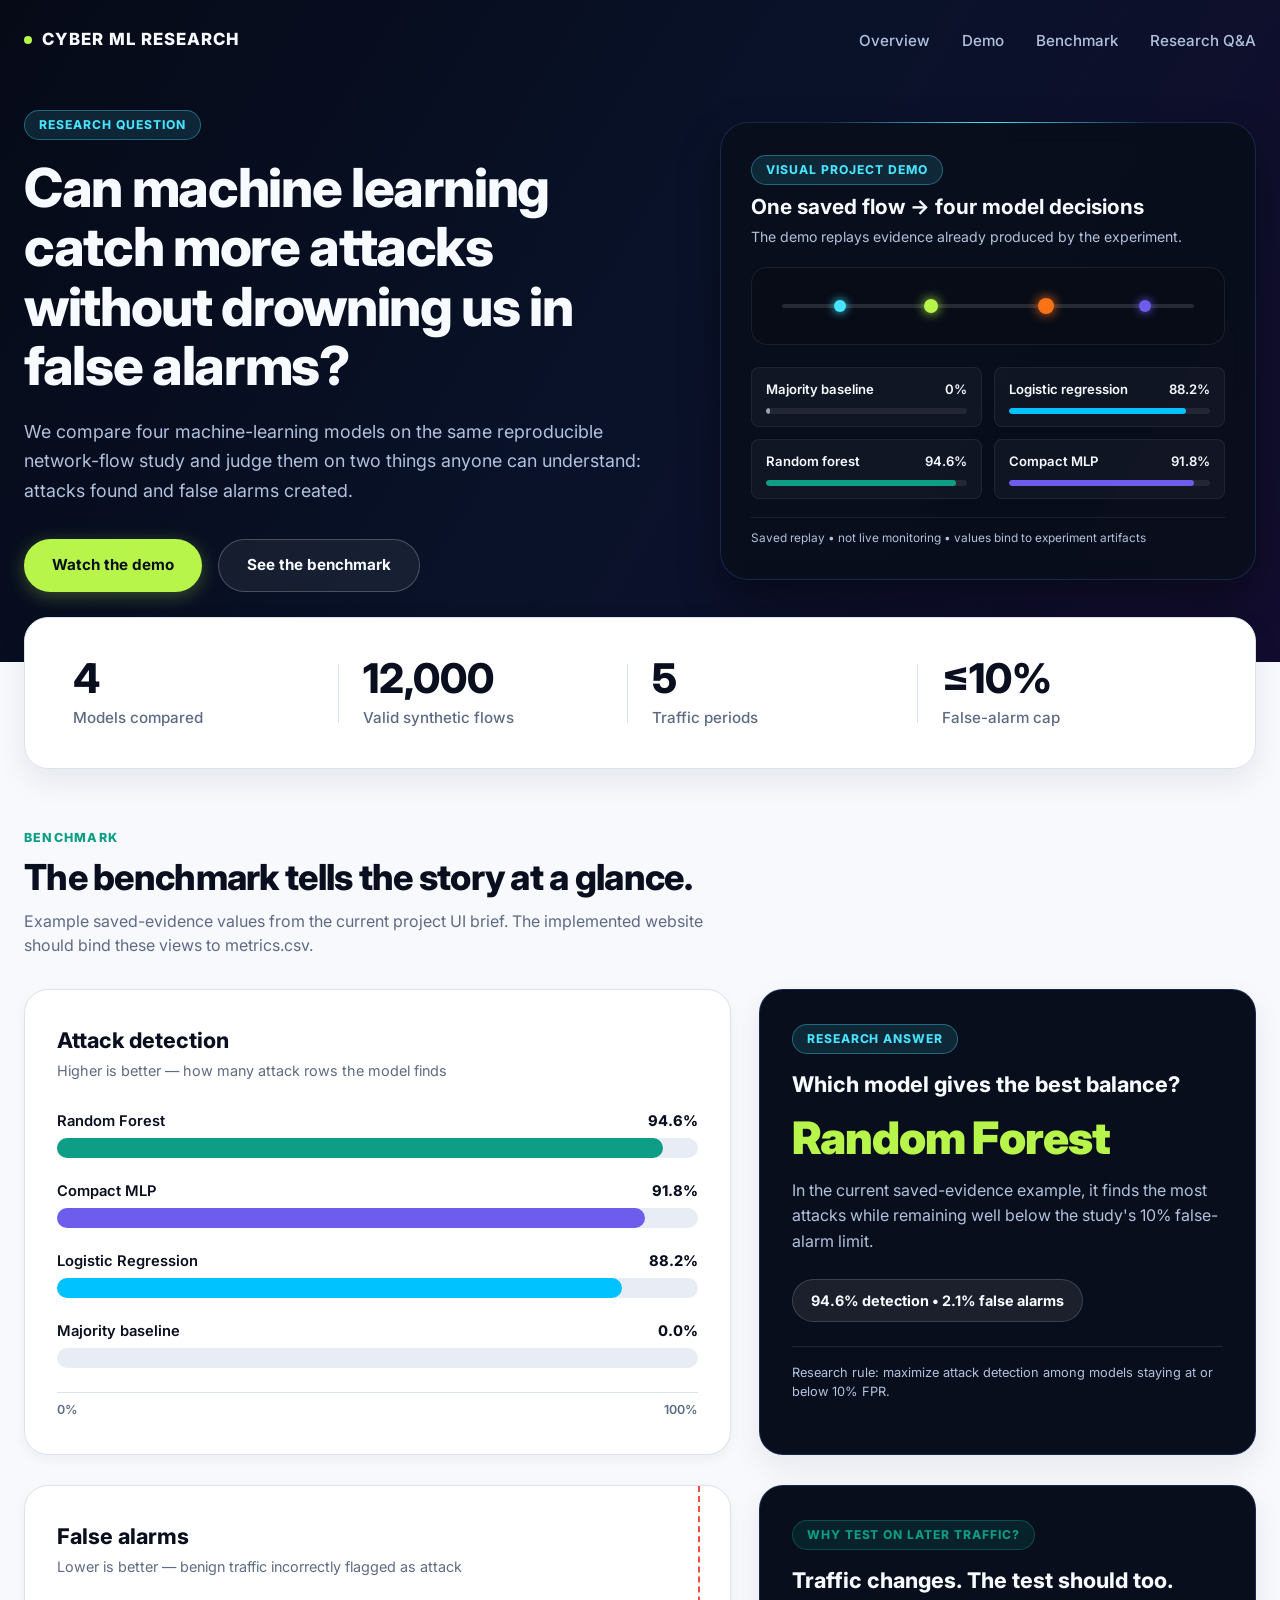
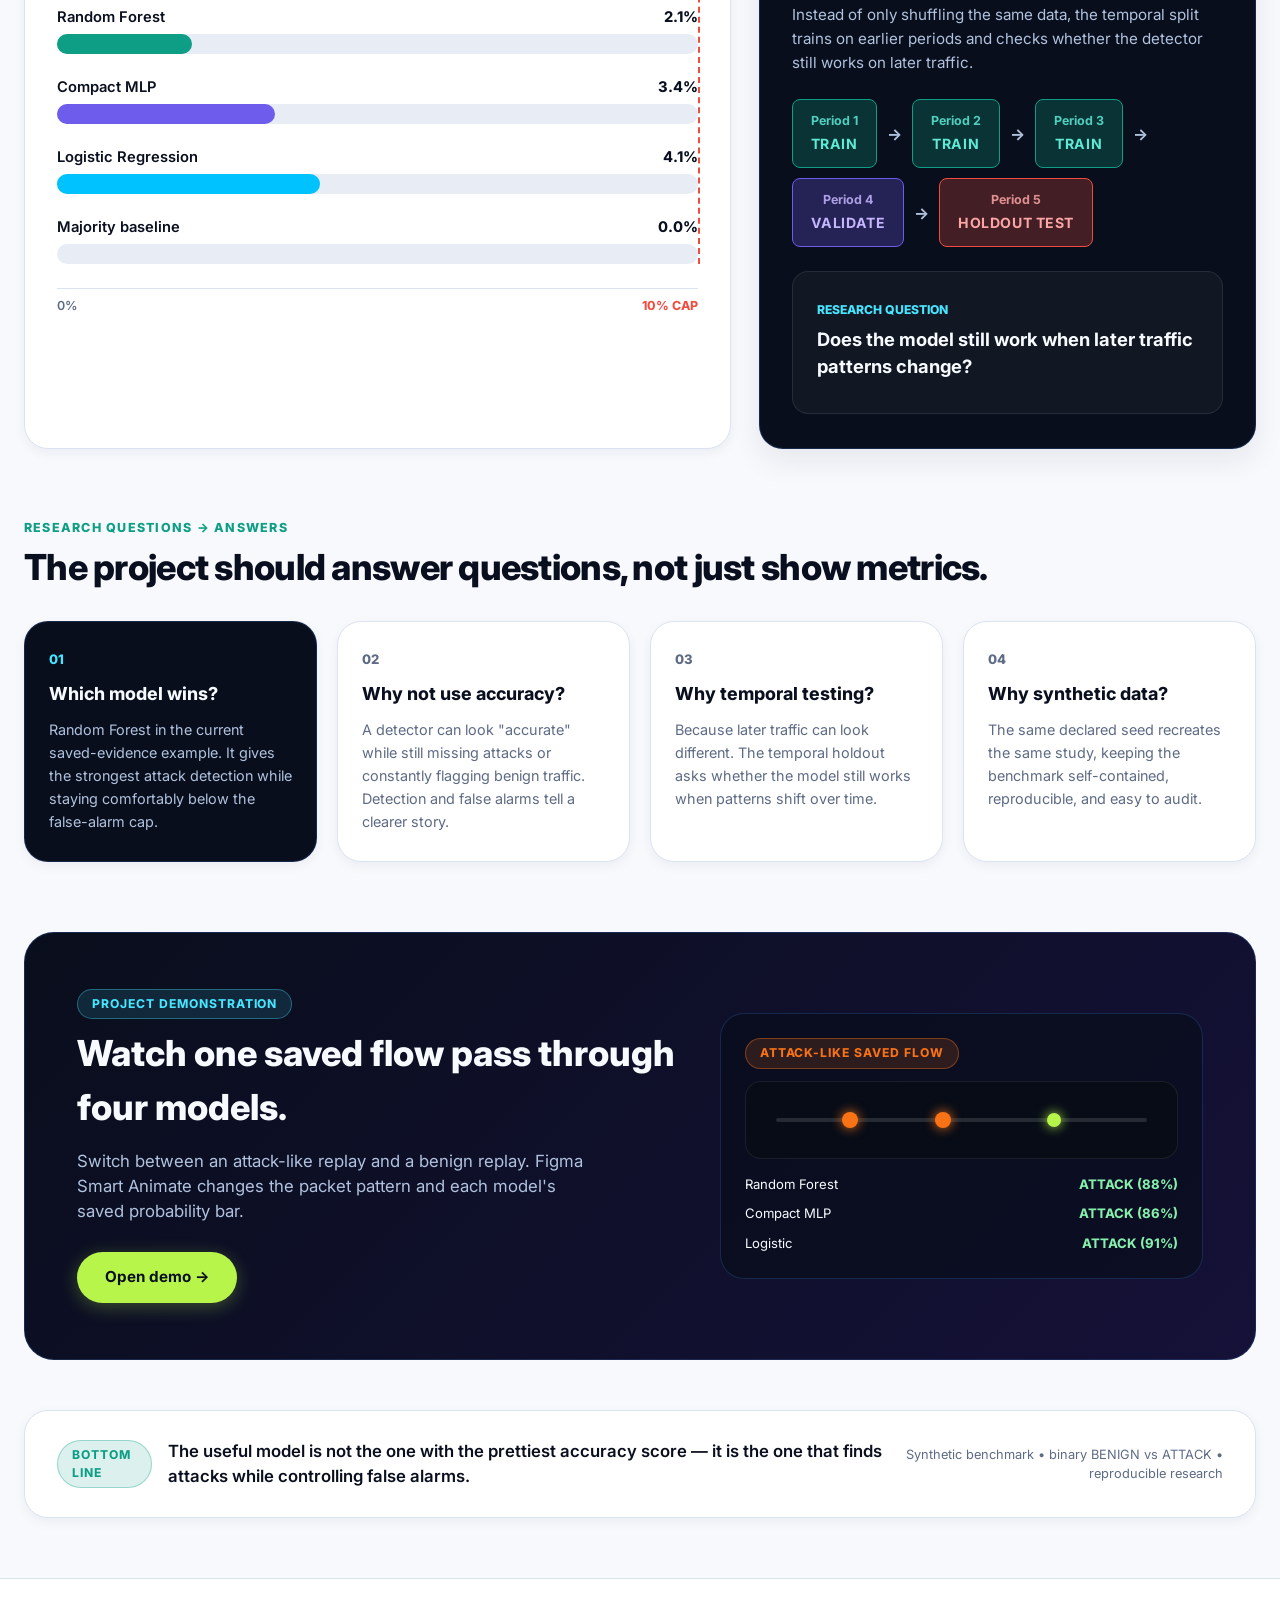
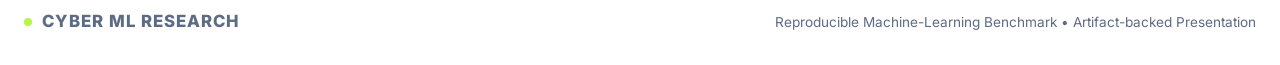
==== docs/index.html @ a486d670 "feat: add research website and GitHub Pages deployment" ====
﻿<!DOCTYPE html>
<html lang="en">
<head>
  <meta charset="UTF-8">
  <meta name="viewport" content="width=device-width, initial-scale=1.0">
  <title>Cyberattack Detection ML — Research Benchmark</title>
  <link rel="stylesheet" href="./assets/css/styles.css">
</head>
<body>

  <!-- HERO WRAPPER -->
  <header class="hero-wrapper">
    <div class="container">
      <nav class="site-nav dark" aria-label="Main Navigation">
        <a href="./index.html" class="brand">
          <span class="brand-dot"></span>
          CYBER ML RESEARCH
        </a>
        <ul class="nav-links">
          <li><a href="./index.html" class="active">Overview</a></li>
          <li><a href="./demo.html">Demo</a></li>
          <li><a href="#benchmark">Benchmark</a></li>
          <li><a href="#qa">Research Q&A</a></li>
        </ul>
      </nav>

      <div class="hero-grid">
        <div class="hero-left">
          <span class="badge-pill cyan">RESEARCH QUESTION</span>
          <h1 class="hero-title">
            Can machine learning<br>
            catch more attacks<br>
            without drowning us in<br>
            false alarms?
          </h1>
          <p class="hero-subtitle">
            We compare four machine-learning models on the same reproducible network-flow study and judge them on two things anyone can understand: attacks found and false alarms created.
          </p>
          <div class="hero-actions">
            <a href="./demo.html" class="btn btn-lime">Watch the demo</a>
            <a href="#benchmark" class="btn btn-dark-outline">See the benchmark</a>
          </div>
        </div>

        <div class="hero-right">
          <div class="hero-visual-card">
            <div class="visual-header">
              <span class="badge-pill cyan">VISUAL PROJECT DEMO</span>
              <h3>One saved flow → four model decisions</h3>
              <p>The demo replays evidence already produced by the experiment.</p>
            </div>

            <!-- Flow Rail Graphic -->
            <div class="flow-rail-container">
              <div class="flow-rail">
                <div class="flow-packet dot-cyan" style="left: 14%;"></div>
                <div class="flow-packet dot-lime" style="left: 36%;"></div>
                <div class="flow-packet dot-orange" style="left: 64%;"></div>
                <div class="flow-packet dot-purple" style="left: 88%;"></div>
              </div>
            </div>

            <!-- 4 Mini Model Cards -->
            <div class="mini-models-grid">
              <div class="mini-model-card">
                <div class="mini-model-name">
                  <span>Majority baseline</span>
                  <span>0%</span>
                </div>
                <div class="mini-bar-bg">
                  <div class="mini-bar-fill fill-gray" style="width: 2%;"></div>
                </div>
              </div>

              <div class="mini-model-card">
                <div class="mini-model-name">
                  <span>Logistic regression</span>
                  <span>88.2%</span>
                </div>
                <div class="mini-bar-bg">
                  <div class="mini-bar-fill fill-cyan" style="width: 88.2%;"></div>
                </div>
              </div>

              <div class="mini-model-card">
                <div class="mini-model-name">
                  <span>Random forest</span>
                  <span>94.6%</span>
                </div>
                <div class="mini-bar-bg">
                  <div class="mini-bar-fill fill-teal" style="width: 94.6%;"></div>
                </div>
              </div>

              <div class="mini-model-card">
                <div class="mini-model-name">
                  <span>Compact MLP</span>
                  <span>91.8%</span>
                </div>
                <div class="mini-bar-bg">
                  <div class="mini-bar-fill fill-purple" style="width: 91.8%;"></div>
                </div>
              </div>
            </div>

            <div class="visual-footer">
              Saved replay • not live monitoring • values bind to experiment artifacts
            </div>
          </div>
        </div>
      </div>
    </div>
  </header>

  <!-- STUDY AT A GLANCE -->
  <section class="container glance-section" aria-label="Study At A Glance">
    <div class="glance-card">
      <div class="glance-item">
        <div class="glance-number">4</div>
        <div class="glance-label">Models compared</div>
      </div>
      <div class="glance-item">
        <div class="glance-number">12,000</div>
        <div class="glance-label">Valid synthetic flows</div>
      </div>
      <div class="glance-item">
        <div class="glance-number">5</div>
        <div class="glance-label">Traffic periods</div>
      </div>
      <div class="glance-item">
        <div class="glance-number">≤10%</div>
        <div class="glance-label">False-alarm cap</div>
      </div>
    </div>
  </section>

  <!-- BENCHMARK SECTION -->
  <section id="benchmark" class="container" style="margin-bottom: 70px;">
    <div class="section-header">
      <span class="section-label">BENCHMARK</span>
      <h2 class="section-title">The benchmark tells the story at a glance.</h2>
      <p class="section-subtitle">
        Example saved-evidence values from the current project UI brief. The implemented website should bind these views to metrics.csv.
      </p>
    </div>

    <!-- ROW 1: Attack Detection & Research Answer -->
    <div class="benchmark-grid">
      <!-- Left: Attack Detection Chart -->
      <div class="white-card">
        <h3 class="card-title">Attack detection</h3>
        <p class="card-subtitle">Higher is better — how many attack rows the model finds</p>

        <div class="chart-bars-list">
          <!-- Random Forest -->
          <div class="chart-row">
            <div class="chart-row-meta">
              <span>Random Forest</span>
              <span class="chart-val-end">94.6%</span>
            </div>
            <div class="chart-track">
              <div class="chart-fill fill-teal" data-width="94.6%" style="width: 0%;"></div>
            </div>
          </div>

          <!-- Compact MLP -->
          <div class="chart-row">
            <div class="chart-row-meta">
              <span>Compact MLP</span>
              <span class="chart-val-end">91.8%</span>
            </div>
            <div class="chart-track">
              <div class="chart-fill fill-purple" data-width="91.8%" style="width: 0%;"></div>
            </div>
          </div>

          <!-- Logistic Regression -->
          <div class="chart-row">
            <div class="chart-row-meta">
              <span>Logistic Regression</span>
              <span class="chart-val-end">88.2%</span>
            </div>
            <div class="chart-track">
              <div class="chart-fill fill-cyan" data-width="88.2%" style="width: 0%;"></div>
            </div>
          </div>

          <!-- Majority Baseline -->
          <div class="chart-row">
            <div class="chart-row-meta">
              <span>Majority baseline</span>
              <span class="chart-val-end">0.0%</span>
            </div>
            <div class="chart-track">
              <div class="chart-fill fill-gray" data-width="0%" style="width: 0%;"></div>
            </div>
          </div>
        </div>

        <div class="chart-scale">
          <span>0%</span>
          <span>100%</span>
        </div>
      </div>

      <!-- Right: Research Answer Card -->
      <div class="dark-card">
        <span class="badge-pill cyan">RESEARCH ANSWER</span>
        <h3 style="font-size: 1.35rem; font-weight: 750; margin-top: 14px; margin-bottom: 2px;">
          Which model gives the best balance?
        </h3>
        <div class="research-winner-name">Random Forest</div>
        <p class="research-winner-desc">
          In the current saved-evidence example, it finds the most attacks while remaining well below the study's 10% false-alarm limit.
        </p>
        <div class="winner-metrics-pill">
          94.6% detection • 2.1% false alarms
        </div>
        <div class="winner-rule-note">
          Research rule: maximize attack detection among models staying at or below 10% FPR.
        </div>
      </div>
    </div>

    <!-- ROW 2: False Alarms & Why Test on Later Traffic -->
    <div class="benchmark-grid">
      <!-- Left: False Alarms Chart -->
      <div class="white-card">
        <h3 class="card-title">False alarms</h3>
        <p class="card-subtitle">Lower is better — benign traffic incorrectly flagged as attack</p>

        <div class="chart-bars-list">
          <!-- Random Forest: 2.1% out of 10% scale = 21% width -->
          <div class="chart-row">
            <div class="chart-row-meta">
              <span>Random Forest</span>
              <span class="chart-val-end">2.1%</span>
            </div>
            <div class="chart-track">
              <div class="chart-fill fill-teal" data-width="21%" style="width: 0%;"></div>
            </div>
          </div>

          <!-- Compact MLP: 3.4% out of 10% scale = 34% width -->
          <div class="chart-row">
            <div class="chart-row-meta">
              <span>Compact MLP</span>
              <span class="chart-val-end">3.4%</span>
            </div>
            <div class="chart-track">
              <div class="chart-fill fill-purple" data-width="34%" style="width: 0%;"></div>
            </div>
          </div>

          <!-- Logistic Regression: 4.1% out of 10% scale = 41% width -->
          <div class="chart-row">
            <div class="chart-row-meta">
              <span>Logistic Regression</span>
              <span class="chart-val-end">4.1%</span>
            </div>
            <div class="chart-track">
              <div class="chart-fill fill-cyan" data-width="41%" style="width: 0%;"></div>
            </div>
          </div>

          <!-- Majority Baseline: 0.0% -->
          <div class="chart-row">
            <div class="chart-row-meta">
              <span>Majority baseline</span>
              <span class="chart-val-end">0.0%</span>
            </div>
            <div class="chart-track">
              <div class="chart-fill fill-gray" data-width="0%" style="width: 0%;"></div>
            </div>
          </div>

          <!-- Red dashed 10% CAP vertical line -->
          <div class="cap-line-marker"></div>
        </div>

        <div class="chart-scale">
          <span>0%</span>
          <span class="scale-red-label">10% CAP</span>
        </div>
      </div>

      <!-- Right: Why Test on Later Traffic -->
      <div class="dark-card">
        <span class="badge-pill teal">WHY TEST ON LATER TRAFFIC?</span>
        <h3 style="font-size: 1.35rem; font-weight: 750; margin-top: 14px; margin-bottom: 6px;">
          Traffic changes. The test should too.
        </h3>
        <p style="font-size: 0.95rem; color: var(--text-muted-light); line-height: 1.6; margin-bottom: 18px;">
          Instead of only shuffling the same data, the temporal split trains on earlier periods and checks whether the detector still works on later traffic.
        </p>

        <!-- Period pills -->
        <div class="periods-flow">
          <div class="period-pill p-train">
            <span class="p-name">Period 1</span>
            <span class="p-role">TRAIN</span>
          </div>
          <span class="p-arrow">→</span>
          <div class="period-pill p-train">
            <span class="p-name">Period 2</span>
            <span class="p-role">TRAIN</span>
          </div>
          <span class="p-arrow">→</span>
          <div class="period-pill p-train">
            <span class="p-name">Period 3</span>
            <span class="p-role">TRAIN</span>
          </div>
          <span class="p-arrow">→</span>
          <div class="period-pill p-val">
            <span class="p-name">Period 4</span>
            <span class="p-role">VALIDATE</span>
          </div>
          <span class="p-arrow">→</span>
          <div class="period-pill p-test">
            <span class="p-name">Period 5</span>
            <span class="p-role">HOLDOUT TEST</span>
          </div>
        </div>

        <div class="temporal-subbox">
          <span style="font-size: 0.76rem; font-weight: 800; color: var(--cyan); text-transform: uppercase;">Research question</span>
          <h4>Does the model still work when later traffic patterns change?</h4>
        </div>
      </div>
    </div>
  </section>

  <!-- RESEARCH QUESTIONS → ANSWERS SECTION -->
  <section id="qa" class="container" style="margin-bottom: 70px;">
    <div class="section-header">
      <span class="section-label">RESEARCH QUESTIONS → ANSWERS</span>
      <h2 class="section-title">The project should answer questions, not just show metrics.</h2>
    </div>

    <div class="qa-grid">
      <!-- Card 01 (Dark) -->
      <div class="qa-card dark">
        <div class="qa-num">01</div>
        <h3 class="qa-question">Which model wins?</h3>
        <p class="qa-answer">
          Random Forest in the current saved-evidence example. It gives the strongest attack detection while staying comfortably below the false-alarm cap.
        </p>
      </div>

      <!-- Card 02 (White) -->
      <div class="qa-card white">
        <div class="qa-num">02</div>
        <h3 class="qa-question">Why not use accuracy?</h3>
        <p class="qa-answer">
          A detector can look "accurate" while still missing attacks or constantly flagging benign traffic. Detection and false alarms tell a clearer story.
        </p>
      </div>

      <!-- Card 03 (White) -->
      <div class="qa-card white">
        <div class="qa-num">03</div>
        <h3 class="qa-question">Why temporal testing?</h3>
        <p class="qa-answer">
          Because later traffic can look different. The temporal holdout asks whether the model still works when patterns shift over time.
        </p>
      </div>

      <!-- Card 04 (White) -->
      <div class="qa-card white">
        <div class="qa-num">04</div>
        <h3 class="qa-question">Why synthetic data?</h3>
        <p class="qa-answer">
          The same declared seed recreates the same study, keeping the benchmark self-contained, reproducible, and easy to audit.
        </p>
      </div>
    </div>
  </section>

  <!-- PROJECT DEMONSTRATION TEASER -->
  <section class="container" style="margin-bottom: 50px;">
    <div class="teaser-section">
      <div>
        <span class="badge-pill cyan">PROJECT DEMONSTRATION</span>
        <h2 class="teaser-title">Watch one saved flow pass through four models.</h2>
        <p class="teaser-text">
          Switch between an attack-like replay and a benign replay. Figma Smart Animate changes the packet pattern and each model's saved probability bar.
        </p>
        <a href="./demo.html" class="btn btn-lime">Open demo →</a>
      </div>

      <div style="background: rgba(9,14,28,0.7); border: 1px solid var(--border-dark); border-radius: var(--radius-lg); padding: 24px;">
        <span class="badge-pill orange" style="margin-bottom: 12px;">ATTACK-LIKE SAVED FLOW</span>
        <div class="flow-rail-container" style="margin-bottom: 16px;">
          <div class="flow-rail">
            <div class="flow-packet dot-orange" style="left: 20%;"></div>
            <div class="flow-packet dot-orange" style="left: 45%;"></div>
            <div class="flow-packet dot-lime" style="left: 75%;"></div>
          </div>
        </div>
        <div style="display: flex; flex-direction: column; gap: 10px; font-size: 0.82rem;">
          <div style="display: flex; justify-content: space-between; color: var(--text-white);">
            <span>Random Forest</span><span style="color: #86efac; font-weight: 750;">ATTACK (88%)</span>
          </div>
          <div style="display: flex; justify-content: space-between; color: var(--text-white);">
            <span>Compact MLP</span><span style="color: #86efac; font-weight: 750;">ATTACK (86%)</span>
          </div>
          <div style="display: flex; justify-content: space-between; color: var(--text-white);">
            <span>Logistic</span><span style="color: #86efac; font-weight: 750;">ATTACK (91%)</span>
          </div>
        </div>
      </div>
    </div>
  </section>

  <!-- BOTTOM LINE CARD -->
  <section class="container">
    <div class="bottom-line-card">
      <div class="bottom-line-content">
        <span class="badge-pill teal">BOTTOM LINE</span>
        <p class="bottom-line-text">
          The useful model is not the one with the prettiest accuracy score — it is the one that finds attacks while controlling false alarms.
        </p>
      </div>
      <div class="bottom-line-tag">
        Synthetic benchmark • binary BENIGN vs ATTACK • reproducible research
      </div>
    </div>
  </section>

  <!-- FOOTER -->
  <footer class="site-footer">
    <div class="container footer-content">
      <div class="brand">
        <span class="brand-dot"></span>
        CYBER ML RESEARCH
      </div>
      <div>
        Reproducible Machine-Learning Benchmark • Artifact-backed Presentation
      </div>
    </div>
  </footer>

  <script src="./assets/js/site.js"></script>
</body>
</html>
---- docs/assets/css/styles.css ----
﻿/* Cyberattack Detection ML — Static Research Website Styles */
@import url('https://fonts.googleapis.com/css2?family=Inter:wght@400;500;600;700;800;900&display=swap');

:root {
  --page-bg: #f8f9fd;
  --hero-start: #060a17;
  --hero-middle: #091229;
  --hero-end: #120d2e;

  --dark-card: #090e1c;
  --dark-card-alt: #0d142e;
  --dark-inner: #070c17;

  --text-dark: #0a0f1f;
  --text-white: #f7fbff;
  --text-muted-dark: #5e6b85;
  --text-muted-light: #b0c2de;

  --cyan: #47e5ff;
  --cyan-blue: #00c2ff;
  --teal: #0d9e85;
  --purple: #6e5ced;
  --lime: #b8f54a;
  --red: #f04d40;
  --orange: #f97316;

  --border: #dbe3f0;
  --border-dark: rgba(41, 74, 133, 0.45);
  --bar-bg: #e8edf5;
  --bar-bg-dark: rgba(255, 255, 255, 0.08);

  --radius-sm: 8px;
  --radius-md: 16px;
  --radius-lg: 24px;
  --radius-xl: 30px;

  --shadow-sm: 0 4px 12px rgba(13, 23, 41, 0.05);
  --shadow-md: 0 12px 30px rgba(13, 23, 41, 0.08);
  --shadow-dark: 0 20px 40px rgba(0, 0, 0, 0.35);

  --font: 'Inter', system-ui, -apple-system, BlinkMacSystemFont, "Segoe UI", sans-serif;
  --font-mono: ui-monospace, Consolas, "SF Mono", Menlo, monospace;
}

*, *::before, *::after {
  box-sizing: border-box;
  margin: 0;
  padding: 0;
}

body {
  font-family: var(--font);
  background-color: var(--page-bg);
  color: var(--text-dark);
  line-height: 1.5;
  -webkit-font-smoothing: antialiased;
  -moz-osx-font-smoothing: grayscale;
}

a {
  color: inherit;
  text-decoration: none;
}

img, svg {
  display: block;
}

button {
  font-family: inherit;
  border: none;
  background: none;
  cursor: pointer;
}

/* Layout Utilities */
.container {
  max-width: 1320px;
  margin-left: auto;
  margin-right: auto;
  padding-left: 24px;
  padding-right: 24px;
}

@media (min-width: 1440px) {
  .container {
    max-width: 1360px;
    padding-left: 32px;
    padding-right: 32px;
  }
}

/* Navbars */
.site-nav {
  display: flex;
  align-items: center;
  justify-content: space-between;
  height: 80px;
  width: 100%;
}

.site-nav.dark {
  background: transparent;
  color: var(--text-white);
}

.site-nav.light {
  background: #ffffff;
  border-bottom: 1px solid var(--border);
  color: var(--text-dark);
}

.brand {
  font-weight: 800;
  font-size: 1.05rem;
  letter-spacing: 0.06em;
  display: flex;
  align-items: center;
  gap: 10px;
}

.brand-dot {
  width: 8px;
  height: 8px;
  border-radius: 50%;
  background: var(--lime);
}

.nav-links {
  display: flex;
  align-items: center;
  gap: 32px;
  list-style: none;
}

.nav-links a {
  font-size: 0.95rem;
  font-weight: 500;
  transition: color 150ms ease;
}

.site-nav.dark .nav-links a {
  color: var(--text-muted-light);
}

.site-nav.dark .nav-links a:hover,
.site-nav.dark .nav-links a.active {
  color: var(--text-white);
  font-weight: 600;
}

.site-nav.light .nav-links a {
  color: var(--text-muted-dark);
}

.site-nav.light .nav-links a:hover,
.site-nav.light .nav-links a.active {
  color: var(--text-dark);
  font-weight: 600;
}

/* Badges & Pills */
.badge-pill {
  display: inline-flex;
  align-items: center;
  gap: 6px;
  padding: 5px 14px;
  border-radius: 999px;
  font-size: 0.76rem;
  font-weight: 750;
  letter-spacing: 0.08em;
  text-transform: uppercase;
}

.badge-pill.cyan {
  background: rgba(71, 229, 255, 0.12);
  color: var(--cyan);
  border: 1px solid rgba(71, 229, 255, 0.35);
}

.badge-pill.lime {
  background: rgba(184, 245, 74, 0.14);
  color: #8ed61a;
  border: 1px solid rgba(184, 245, 74, 0.4);
}

.badge-pill.teal {
  background: rgba(13, 158, 133, 0.14);
  color: var(--teal);
  border: 1px solid rgba(13, 158, 133, 0.35);
}

.badge-pill.orange {
  background: rgba(249, 115, 22, 0.15);
  color: var(--orange);
  border: 1px solid rgba(249, 115, 22, 0.4);
}

/* Buttons */
.btn {
  display: inline-flex;
  align-items: center;
  justify-content: center;
  gap: 8px;
  padding: 14px 28px;
  border-radius: 999px;
  font-size: 0.95rem;
  font-weight: 700;
  transition: transform 150ms ease, box-shadow 150ms ease, opacity 150ms ease;
}

.btn:hover {
  transform: translateY(-1px);
}

.btn-lime {
  background: var(--lime);
  color: var(--text-dark);
  box-shadow: 0 4px 18px rgba(184, 245, 74, 0.28);
}

.btn-dark-outline {
  background: rgba(255, 255, 255, 0.06);
  border: 1px solid rgba(255, 255, 255, 0.22);
  color: var(--text-white);
}

.btn-dark-outline:hover {
  background: rgba(255, 255, 255, 0.12);
  border-color: rgba(255, 255, 255, 0.4);
}

/* HERO SECTION (Homepage) */
.hero-wrapper {
  background: linear-gradient(121.27deg, var(--hero-start) 0%, var(--hero-middle) 50.5%, var(--hero-end) 97%);
  color: var(--text-white);
  padding-bottom: 70px;
  position: relative;
  overflow: hidden;
}

.hero-grid {
  display: grid;
  grid-template-columns: 1fr;
  gap: 40px;
  align-items: center;
  padding-top: 30px;
}

@media (min-width: 1024px) {
  .hero-grid {
    grid-template-columns: minmax(0, 1.15fr) minmax(0, 0.95fr);
    gap: 48px;
  }
}

.hero-left {
  max-width: 660px;
}

.hero-title {
  font-size: clamp(2.4rem, 4.2vw, 3.75rem);
  font-weight: 800;
  line-height: 1.1;
  letter-spacing: -0.025em;
  margin-top: 18px;
  margin-bottom: 22px;
  color: var(--text-white);
}

.hero-subtitle {
  font-size: 1.12rem;
  line-height: 1.65;
  color: var(--text-muted-light);
  margin-bottom: 34px;
}

.hero-actions {
  display: flex;
  flex-wrap: wrap;
  gap: 16px;
}

/* Visual Project Demo Card in Hero */
.hero-visual-card {
  background: rgba(9, 14, 28, 0.94);
  border: 1px solid var(--border-dark);
  border-radius: 28px;
  padding: 32px 30px;
  box-shadow: var(--shadow-dark);
  backdrop-filter: blur(12px);
  position: relative;
}

.hero-visual-card::before {
  content: "";
  position: absolute;
  top: -1px;
  left: 20%;
  right: 20%;
  height: 1px;
  background: linear-gradient(90deg, transparent, var(--cyan), transparent);
}

.visual-header {
  margin-bottom: 20px;
}

.visual-header h3 {
  font-size: 1.3rem;
  font-weight: 700;
  color: var(--text-white);
  margin-top: 6px;
  margin-bottom: 4px;
}

.visual-header p {
  font-size: 0.88rem;
  color: var(--text-muted-light);
}

/* Flow Packet Rail */
.flow-rail-container {
  background: var(--dark-inner);
  border: 1px solid rgba(255, 255, 255, 0.08);
  border-radius: var(--radius-md);
  padding: 22px 20px;
  margin-bottom: 22px;
  position: relative;
}

.flow-rail {
  height: 4px;
  background: rgba(255, 255, 255, 0.12);
  border-radius: 999px;
  position: relative;
  display: flex;
  align-items: center;
  justify-content: space-between;
  margin: 14px 10px;
}

.flow-packet {
  position: absolute;
  transform: translate(-50%, -50%);
  top: 50%;
  border-radius: 50%;
  transition: all 400ms cubic-bezier(0.2, 0.8, 0.2, 1);
}

.flow-packet.dot-cyan {
  width: 12px;
  height: 12px;
  background: var(--cyan);
  box-shadow: 0 0 10px var(--cyan);
}

.flow-packet.dot-lime {
  width: 14px;
  height: 14px;
  background: var(--lime);
  box-shadow: 0 0 12px var(--lime);
}

.flow-packet.dot-orange {
  width: 16px;
  height: 16px;
  background: var(--orange);
  box-shadow: 0 0 12px var(--orange);
}

.flow-packet.dot-purple {
  width: 12px;
  height: 12px;
  background: var(--purple);
  box-shadow: 0 0 10px var(--purple);
}

.flow-packet.triangle {
  width: 0;
  height: 0;
  border-left: 8px solid transparent;
  border-right: 8px solid transparent;
  border-bottom: 14px solid var(--orange);
  border-radius: 0;
  background: transparent;
}

/* Mini Model Previews in Hero */
.mini-models-grid {
  display: grid;
  grid-template-columns: repeat(2, 1fr);
  gap: 12px;
  margin-bottom: 18px;
}

.mini-model-card {
  background: rgba(255, 255, 255, 0.035);
  border: 1px solid rgba(255, 255, 255, 0.07);
  border-radius: var(--radius-sm);
  padding: 12px 14px;
}

.mini-model-name {
  font-size: 0.82rem;
  font-weight: 600;
  color: var(--text-white);
  margin-bottom: 8px;
  display: flex;
  justify-content: space-between;
}

.mini-bar-bg {
  height: 6px;
  background: var(--bar-bg-dark);
  border-radius: 999px;
  overflow: hidden;
}

.mini-bar-fill {
  height: 100%;
  border-radius: 999px;
  transition: width 800ms ease;
}

.visual-footer {
  font-size: 0.74rem;
  color: var(--text-muted-light);
  border-top: 1px solid rgba(255, 255, 255, 0.08);
  padding-top: 12px;
}

/* STUDY AT A GLANCE (Overview Stats) */
.glance-section {
  margin-top: -45px;
  position: relative;
  z-index: 10;
  margin-bottom: 60px;
}

.glance-card {
  background: #ffffff;
  border: 1px solid var(--border);
  border-radius: var(--radius-lg);
  padding: 34px 28px;
  box-shadow: var(--shadow-md);
  display: grid;
  grid-template-columns: repeat(2, 1fr);
  gap: 24px;
}

@media (min-width: 900px) {
  .glance-card {
    grid-template-columns: repeat(4, 1fr);
    padding: 38px 48px;
  }
}

.glance-item {
  position: relative;
  text-align: left;
}

@media (min-width: 900px) {
  .glance-item:not(:last-child)::after {
    content: "";
    position: absolute;
    right: 0;
    top: 10%;
    bottom: 10%;
    width: 1px;
    background: var(--border);
  }
}

.glance-number {
  font-size: clamp(2rem, 3.2vw, 2.6rem);
  font-weight: 800;
  color: var(--text-dark);
  line-height: 1.1;
  margin-bottom: 6px;
}

.glance-label {
  font-size: 0.95rem;
  font-weight: 500;
  color: var(--text-muted-dark);
}

/* SECTION HEADINGS */
.section-header {
  margin-bottom: 32px;
}

.section-label {
  font-size: 0.78rem;
  font-weight: 800;
  letter-spacing: 0.1em;
  text-transform: uppercase;
  color: var(--teal);
  display: block;
  margin-bottom: 8px;
}

.section-title {
  font-size: clamp(1.8rem, 2.8vw, 2.4rem);
  font-weight: 800;
  letter-spacing: -0.02em;
  color: var(--text-dark);
  line-height: 1.2;
  margin-bottom: 10px;
}

.section-subtitle {
  font-size: 1rem;
  color: var(--text-muted-dark);
  max-width: 720px;
}

/* BENCHMARK CARDS & GRAPHS */
.benchmark-grid {
  display: grid;
  grid-template-columns: 1fr;
  gap: 28px;
  margin-bottom: 30px;
}

@media (min-width: 1024px) {
  .benchmark-grid {
    grid-template-columns: minmax(0, 1.35fr) minmax(0, 0.95fr);
  }
}

.white-card {
  background: #ffffff;
  border: 1px solid var(--border);
  border-radius: var(--radius-lg);
  padding: 34px 32px;
  box-shadow: var(--shadow-sm);
}

.dark-card {
  background: var(--dark-card);
  border: 1px solid var(--border-dark);
  border-radius: var(--radius-lg);
  padding: 34px 32px;
  color: var(--text-white);
  box-shadow: var(--shadow-md);
  position: relative;
  overflow: hidden;
}

.card-title {
  font-size: 1.35rem;
  font-weight: 750;
  margin-bottom: 4px;
}

.card-subtitle {
  font-size: 0.9rem;
  color: var(--text-muted-dark);
  margin-bottom: 28px;
}

.dark-card .card-subtitle {
  color: var(--text-muted-light);
}

/* Chart Bars */
.chart-bars-list {
  display: flex;
  flex-direction: column;
  gap: 22px;
  margin-bottom: 24px;
  position: relative;
}

.chart-row {
  display: flex;
  flex-direction: column;
  gap: 6px;
}

.chart-row-meta {
  display: flex;
  justify-content: space-between;
  align-items: center;
  font-size: 0.92rem;
  font-weight: 600;
}

.chart-track {
  height: 20px;
  background: var(--bar-bg);
  border-radius: 999px;
  position: relative;
  overflow: visible;
}

.chart-fill {
  height: 100%;
  border-radius: 999px;
  transition: width 1000ms cubic-bezier(0.2, 0.8, 0.2, 1);
  position: relative;
}

.chart-val-end {
  font-weight: 750;
  font-size: 0.92rem;
  color: var(--text-dark);
}

/* Colors for bars */
.fill-teal { background: var(--teal); }
.fill-purple { background: var(--purple); }
.fill-cyan { background: var(--cyan-blue); }
.fill-gray { background: #94a3b8; }

/* 10% CAP red vertical line */
.chart-scale {
  display: flex;
  justify-content: space-between;
  border-top: 1px solid var(--border);
  padding-top: 8px;
  font-size: 0.78rem;
  font-weight: 600;
  color: var(--text-muted-dark);
  margin-top: 10px;
  position: relative;
}

.cap-line-marker {
  position: absolute;
  top: -120px;
  bottom: 0;
  left: 100%; /* In a 10% max scale, 10% is 100% of the track */
  width: 2px;
  border-left: 2px dashed var(--red);
  pointer-events: none;
}

.scale-red-label {
  color: var(--red);
  font-weight: 750;
}

/* Research Answer Card Contents */
.research-winner-name {
  font-size: clamp(2.2rem, 3.5vw, 2.8rem);
  font-weight: 900;
  color: var(--lime);
  line-height: 1.1;
  margin-top: 14px;
  margin-bottom: 14px;
  letter-spacing: -0.02em;
}

.research-winner-desc {
  font-size: 1rem;
  line-height: 1.6;
  color: var(--text-muted-light);
  margin-bottom: 24px;
}

.winner-metrics-pill {
  display: inline-flex;
  align-items: center;
  gap: 8px;
  background: rgba(255, 255, 255, 0.08);
  border: 1px solid rgba(255, 255, 255, 0.15);
  padding: 10px 18px;
  border-radius: 999px;
  font-size: 0.9rem;
  font-weight: 700;
  color: var(--text-white);
  margin-bottom: 24px;
}

.winner-rule-note {
  font-size: 0.8rem;
  color: var(--text-muted-light);
  border-top: 1px solid rgba(255, 255, 255, 0.1);
  padding-top: 16px;
}

/* TEMPORAL EXPERIMENT SECTION */
.temporal-card {
  background: var(--dark-card);
  border: 1px solid var(--border-dark);
  border-radius: var(--radius-lg);
  padding: 38px 36px;
  color: var(--text-white);
  margin-bottom: 40px;
}

.temporal-grid {
  display: grid;
  grid-template-columns: 1fr;
  gap: 32px;
}

@media (min-width: 1024px) {
  .temporal-grid {
    grid-template-columns: minmax(0, 1.25fr) minmax(0, 0.95fr);
    gap: 48px;
  }
}

.periods-flow {
  display: flex;
  flex-wrap: wrap;
  align-items: center;
  gap: 10px;
  margin-top: 24px;
  margin-bottom: 24px;
}

.period-pill {
  padding: 12px 18px;
  border-radius: var(--radius-sm);
  text-align: center;
  font-weight: 700;
}

.period-pill .p-name {
  font-size: 0.78rem;
  opacity: 0.85;
  display: block;
}

.period-pill .p-role {
  font-size: 0.88rem;
  letter-spacing: 0.04em;
}

.p-train {
  background: rgba(13, 158, 133, 0.25);
  border: 1px solid var(--teal);
  color: #5eead4;
}

.p-val {
  background: rgba(110, 92, 237, 0.28);
  border: 1px solid var(--purple);
  color: #c4b5fd;
}

.p-test {
  background: rgba(240, 77, 64, 0.25);
  border: 1px solid var(--red);
  color: #fca5a5;
}

.p-arrow {
  color: var(--text-muted-light);
  font-weight: bold;
}

.temporal-subbox {
  background: rgba(255, 255, 255, 0.04);
  border: 1px solid rgba(255, 255, 255, 0.09);
  border-radius: var(--radius-md);
  padding: 24px;
}

.temporal-subbox h4 {
  font-size: 1.15rem;
  font-weight: 700;
  color: var(--text-white);
  margin-top: 6px;
  margin-bottom: 8px;
}

.temporal-subbox p {
  font-size: 0.92rem;
  color: var(--text-muted-light);
  line-height: 1.6;
}

/* RESEARCH Q&A CARDS */
.qa-grid {
  display: grid;
  grid-template-columns: repeat(1, 1fr);
  gap: 20px;
  margin-bottom: 50px;
}

@media (min-width: 640px) {
  .qa-grid {
    grid-template-columns: repeat(2, 1fr);
  }
}

@media (min-width: 1024px) {
  .qa-grid {
    grid-template-columns: repeat(4, 1fr);
  }
}

.qa-card {
  border-radius: var(--radius-lg);
  padding: 28px 24px;
  box-shadow: var(--shadow-sm);
  display: flex;
  flex-direction: column;
}

.qa-card.dark {
  background: var(--dark-card);
  border: 1px solid var(--border-dark);
  color: var(--text-white);
}

.qa-card.white {
  background: #ffffff;
  border: 1px solid var(--border);
  color: var(--text-dark);
}

.qa-num {
  font-size: 0.82rem;
  font-weight: 800;
  margin-bottom: 12px;
}

.qa-card.dark .qa-num { color: var(--cyan); }
.qa-card.white .qa-num { color: var(--text-muted-dark); }

.qa-question {
  font-size: 1.12rem;
  font-weight: 750;
  line-height: 1.35;
  margin-bottom: 12px;
}

.qa-answer {
  font-size: 0.9rem;
  line-height: 1.6;
}

.qa-card.dark .qa-answer { color: var(--text-muted-light); }
.qa-card.white .qa-answer { color: var(--text-muted-dark); }

/* DEMO TEASER SECTION (Homepage) */
.teaser-section {
  background: linear-gradient(135deg, #090e1c 0%, #151138 100%);
  border: 1px solid var(--border-dark);
  border-radius: var(--radius-xl);
  padding: 44px 40px;
  color: var(--text-white);
  margin-bottom: 40px;
  display: grid;
  grid-template-columns: 1fr;
  gap: 32px;
  align-items: center;
}

@media (min-width: 900px) {
  .teaser-section {
    grid-template-columns: 1.2fr 0.95fr;
    padding: 56px 52px;
  }
}

.teaser-title {
  font-size: clamp(1.8rem, 2.8vw, 2.4rem);
  font-weight: 800;
  margin-top: 8px;
  margin-bottom: 14px;
}

.teaser-text {
  font-size: 1.05rem;
  color: var(--text-muted-light);
  margin-bottom: 28px;
  max-width: 520px;
}

/* BOTTOM LINE CARD */
.bottom-line-card {
  background: #ffffff;
  border: 1px solid var(--border);
  border-radius: var(--radius-lg);
  padding: 28px 32px;
  box-shadow: var(--shadow-sm);
  display: flex;
  flex-direction: column;
  gap: 16px;
  margin-bottom: 60px;
}

@media (min-width: 800px) {
  .bottom-line-card {
    flex-direction: row;
    align-items: center;
    justify-content: space-between;
  }
}

.bottom-line-content {
  display: flex;
  align-items: center;
  gap: 16px;
  max-width: 840px;
}

.bottom-line-text {
  font-size: 1.05rem;
  font-weight: 600;
  color: var(--text-dark);
}

.bottom-line-tag {
  font-size: 0.8rem;
  color: var(--text-muted-dark);
  text-align: right;
}

/* FOOTER */
.site-footer {
  border-top: 1px solid var(--border);
  background: #ffffff;
  padding: 30px 0;
  font-size: 0.85rem;
  color: var(--text-muted-dark);
}

.footer-content {
  display: flex;
  flex-direction: column;
  gap: 12px;
  align-items: center;
  justify-content: space-between;
}

@media (min-width: 640px) {
  .footer-content {
    flex-direction: row;
  }
}

/* DEMO PAGE SPECIFICS */
.demo-header {
  padding-top: 40px;
  padding-bottom: 24px;
}

.demo-title {
  font-size: clamp(2rem, 3.5vw, 3rem);
  font-weight: 800;
  letter-spacing: -0.025em;
  margin-top: 10px;
  margin-bottom: 12px;
  color: var(--text-dark);
  line-height: 1.15;
}

.demo-sub {
  font-size: 1.05rem;
  color: var(--text-muted-dark);
  max-width: 760px;
  margin-bottom: 28px;
}

/* Segmented Toggle Control */
.segmented-toggle {
  display: inline-flex;
  background: #e9eff8;
  padding: 4px;
  border-radius: 999px;
  border: 1px solid var(--border);
  margin-bottom: 34px;
}

.toggle-btn {
  padding: 10px 24px;
  border-radius: 999px;
  font-size: 0.92rem;
  font-weight: 700;
  color: var(--text-muted-dark);
  transition: all 250ms ease;
}

.toggle-btn.active {
  background: var(--dark-card);
  color: var(--text-white);
  box-shadow: 0 4px 12px rgba(9, 14, 28, 0.2);
}

/* Demo Two-Column Layout */
.demo-layout {
  display: grid;
  grid-template-columns: 1fr;
  gap: 32px;
  margin-bottom: 60px;
}

@media (min-width: 1024px) {
  .demo-layout {
    grid-template-columns: minmax(0, 1.35fr) minmax(0, 0.88fr);
  }
}

/* Left Replay Stage */
.replay-stage {
  background: var(--dark-card);
  border: 1px solid var(--border-dark);
  border-radius: var(--radius-xl);
  padding: 38px 34px;
  color: var(--text-white);
  box-shadow: var(--shadow-dark);
}

.replay-top {
  margin-bottom: 24px;
}

.replay-title {
  font-size: 1.5rem;
  font-weight: 800;
  margin-top: 8px;
  margin-bottom: 6px;
}

.replay-desc {
  font-size: 0.95rem;
  color: var(--text-muted-light);
  line-height: 1.6;
}

/* Feature Chips */
.feature-chips-grid {
  display: grid;
  grid-template-columns: repeat(2, 1fr);
  gap: 10px;
  margin-bottom: 28px;
}

@media (min-width: 640px) {
  .feature-chips-grid {
    grid-template-columns: repeat(4, 1fr);
  }
}

.feature-chip {
  background: rgba(255, 255, 255, 0.05);
  border: 1px solid rgba(255, 255, 255, 0.09);
  padding: 10px 14px;
  border-radius: var(--radius-sm);
  font-size: 0.84rem;
  font-weight: 600;
  color: #e2e8f0;
  text-align: center;
  transition: all 300ms ease;
}

/* Pipeline Progress in Demo */
.pipeline-steps {
  display: grid;
  grid-template-columns: repeat(4, 1fr);
  gap: 8px;
  border-top: 1px solid rgba(255, 255, 255, 0.08);
  border-bottom: 1px solid rgba(255, 255, 255, 0.08);
  padding: 20px 0;
  margin-bottom: 24px;
}

.p-step-num {
  font-size: 0.72rem;
  font-weight: 850;
  color: var(--cyan);
  display: block;
}

.p-step-title {
  font-size: 0.88rem;
  font-weight: 750;
  color: var(--text-white);
  display: block;
}

.p-step-sub {
  font-size: 0.75rem;
  color: var(--text-muted-light);
}

.replay-disclaimer {
  background: rgba(255, 255, 255, 0.035);
  border-radius: var(--radius-sm);
  padding: 16px 18px;
}

.replay-disclaimer .disc-label {
  font-size: 0.72rem;
  font-weight: 800;
  letter-spacing: 0.08em;
  color: var(--cyan);
  text-transform: uppercase;
  display: block;
  margin-bottom: 4px;
}

.replay-disclaimer p {
  font-size: 0.85rem;
  color: var(--text-muted-light);
  line-height: 1.5;
}

/* Right Model Decisions Panel */
.decisions-panel {
  background: #ffffff;
  border: 1px solid var(--border);
  border-radius: var(--radius-xl);
  padding: 34px 28px;
  box-shadow: var(--shadow-sm);
}

.decisions-header {
  margin-bottom: 24px;
}

.decisions-header h3 {
  font-size: 1.4rem;
  font-weight: 800;
  color: var(--text-dark);
  margin-bottom: 4px;
}

.decisions-header p {
  font-size: 0.88rem;
  color: var(--text-muted-dark);
}

.model-decision-cards {
  display: flex;
  flex-direction: column;
  gap: 16px;
}

.decision-card {
  background: #ffffff;
  border: 1px solid var(--border);
  border-radius: var(--radius-md);
  padding: 18px 20px;
  transition: all 250ms ease;
}

.decision-card.highlighted {
  background: #f0fdf4;
  border-color: #86efac;
}

.decision-card-top {
  display: flex;
  align-items: center;
  justify-content: space-between;
  margin-bottom: 12px;
}

.decision-model-name {
  font-size: 1rem;
  font-weight: 750;
  color: var(--text-dark);
}

/* Status Badges */
.status-badge {
  font-size: 0.72rem;
  font-weight: 800;
  letter-spacing: 0.06em;
  text-transform: uppercase;
  padding: 4px 10px;
  border-radius: 999px;
}

.badge-attack {
  background: #fee2e2;
  color: #dc2626;
  border: 1px solid #fca5a5;
}

.badge-benign {
  background: #dcfce7;
  color: #15803d;
  border: 1px solid #86efac;
}

.badge-baseline {
  background: #f1f5f9;
  color: #64748b;
  border: 1px solid #cbd5e1;
}

.decision-score-track {
  height: 10px;
  background: var(--bar-bg);
  border-radius: 999px;
  overflow: hidden;
  margin-bottom: 6px;
}

.decision-score-fill {
  height: 100%;
  border-radius: 999px;
  transition: width 400ms cubic-bezier(0.2, 0.8, 0.2, 1);
}

.decision-caption {
  font-size: 0.72rem;
  color: var(--text-muted-dark);
  display: flex;
  justify-content: space-between;
}

/* RESULTS PAGE SPECIFICS */
.results-header-grid {
  display: grid;
  grid-template-columns: 1fr;
  gap: 28px;
  margin-top: 36px;
  margin-bottom: 34px;
}

@media (min-width: 1024px) {
  .results-header-grid {
    grid-template-columns: minmax(0, 1.25fr) minmax(0, 0.95fr);
    align-items: stretch;
  }
}

.results-intro-box {
  display: flex;
  flex-direction: column;
  justify-content: center;
}

.results-winner-card {
  background: var(--dark-card);
  border: 1px solid var(--border-dark);
  border-radius: var(--radius-lg);
  padding: 30px 28px;
  color: var(--text-white);
  box-shadow: var(--shadow-md);
  display: flex;
  flex-direction: column;
  justify-content: center;
}

.winner-card-title {
  font-size: 2.2rem;
  font-weight: 850;
  color: var(--text-white);
  margin-top: 8px;
  margin-bottom: 8px;
}

.winner-card-desc {
  font-size: 0.92rem;
  color: var(--text-muted-light);
  line-height: 1.6;
  margin-bottom: 14px;
}

.winner-card-lime {
  color: var(--lime);
  font-weight: 750;
  font-size: 0.88rem;
}

/* Accessibility & Reduced Motion */
button:focus-visible, a:focus-visible {
  outline: 3px solid var(--lime);
  outline-offset: 3px;
}

@media (prefers-reduced-motion: reduce) {
  *, *::before, *::after {
    animation-duration: 0.01ms !important;
    animation-iteration-count: 1 !important;
    transition-duration: 0.01ms !important;
    scroll-behavior: auto !important;
  }
}
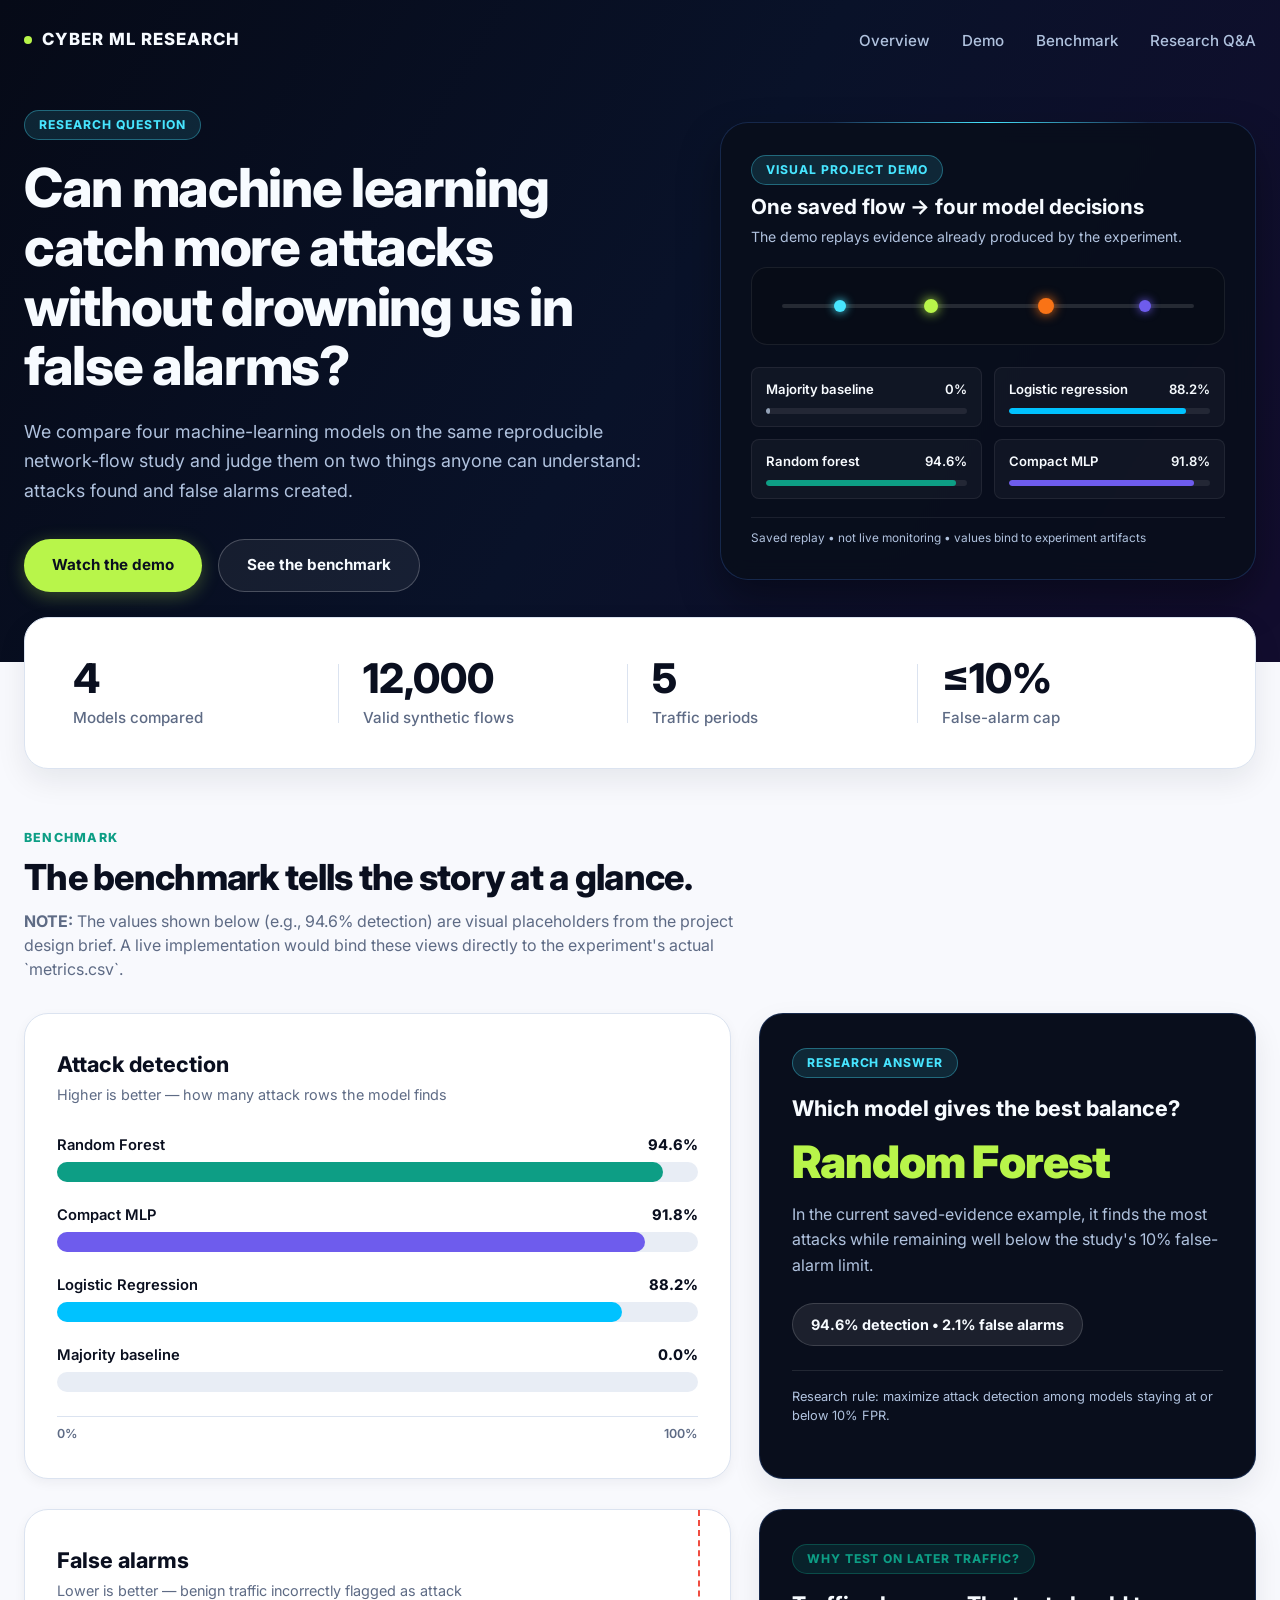
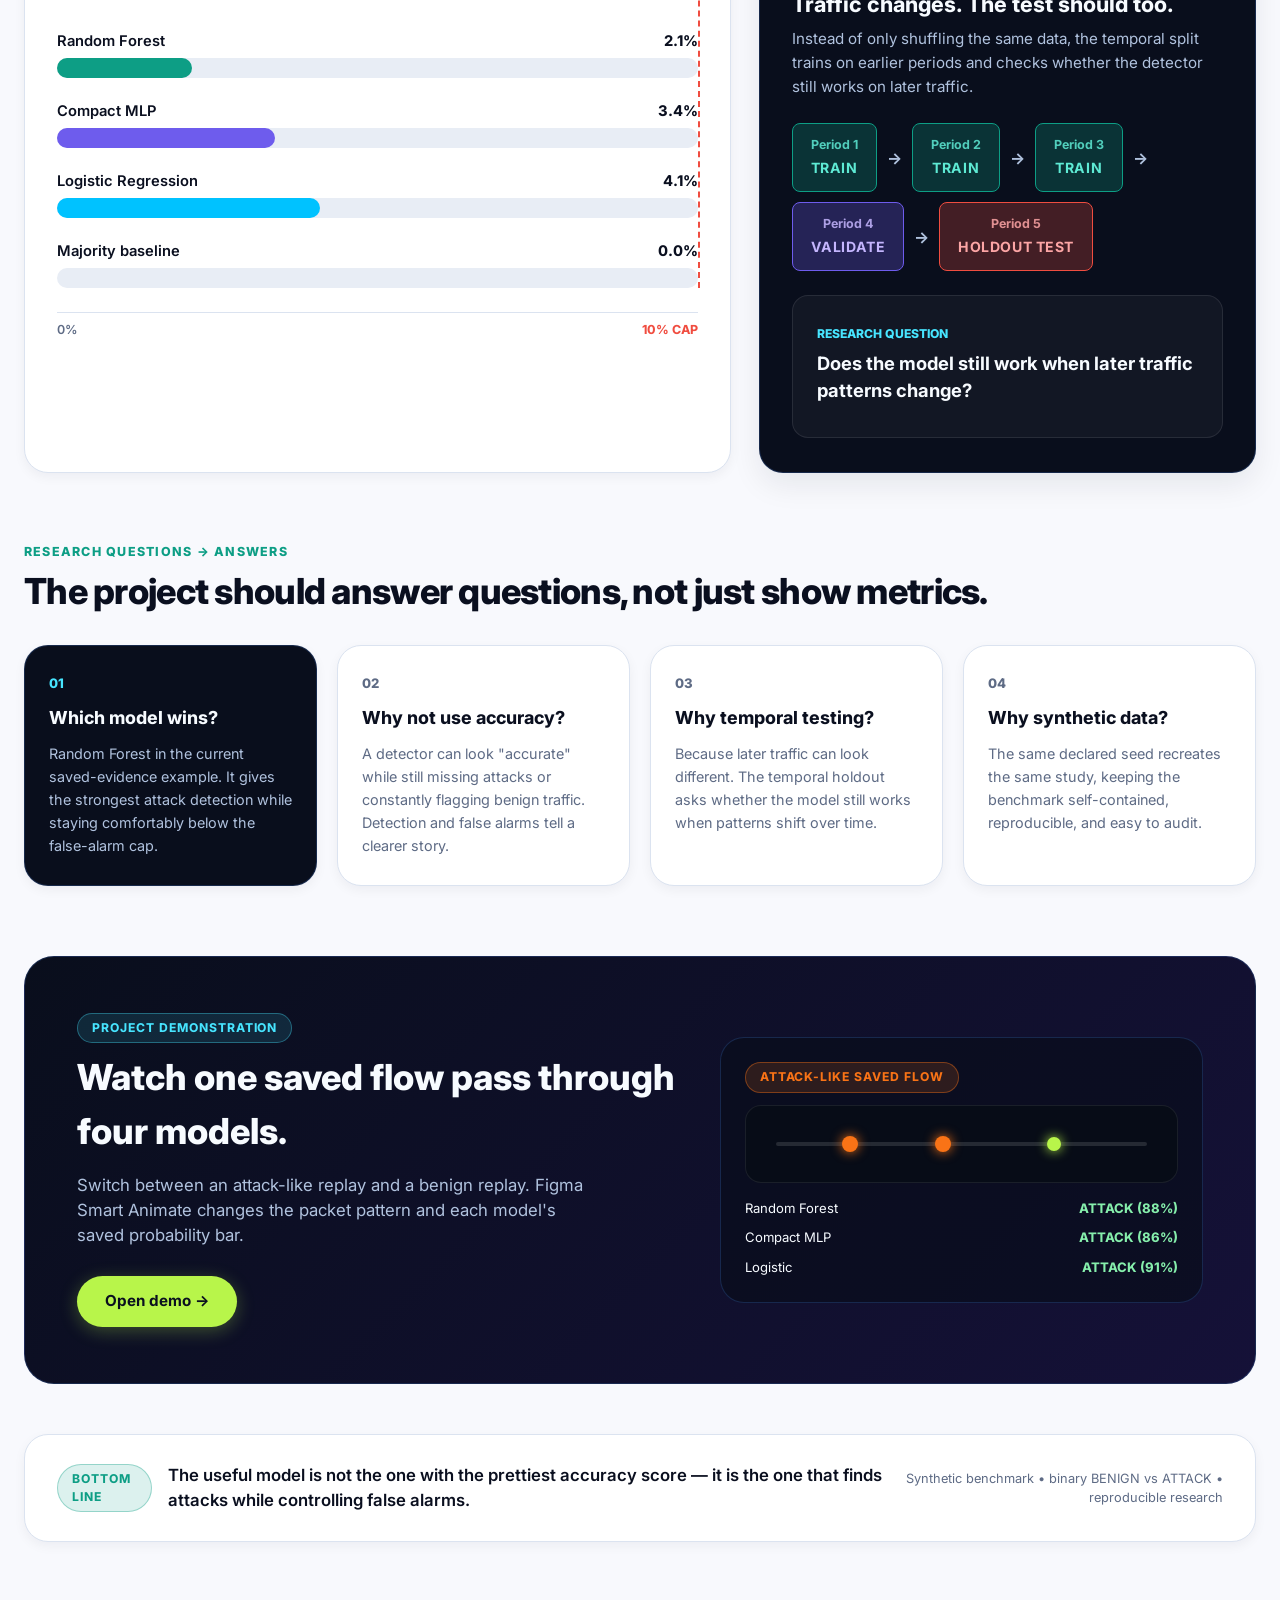
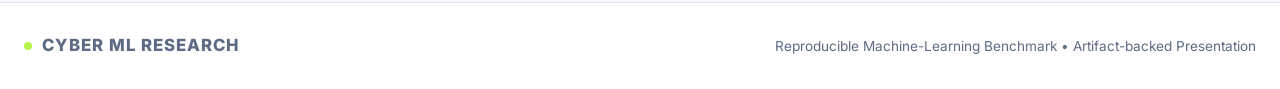
==== commit 5bdee320: "fix: polish research website presentation" ====
--- a/docs/index.html
+++ b/docs/index.html
@@ -1,4 +1,4 @@
-﻿<!DOCTYPE html>
+<!DOCTYPE html>
 <html lang="en">
 <head>
   <meta charset="UTF-8">
@@ -140,7 +140,7 @@
       <span class="section-label">BENCHMARK</span>
       <h2 class="section-title">The benchmark tells the story at a glance.</h2>
       <p class="section-subtitle">
-        Example saved-evidence values from the current project UI brief. The implemented website should bind these views to metrics.csv.
+        <strong>NOTE:</strong> The values shown below (e.g., 94.6% detection) are visual placeholders from the project design brief. A live implementation would bind these views directly to the experiment's actual `metrics.csv`.
       </p>
     </div>
 
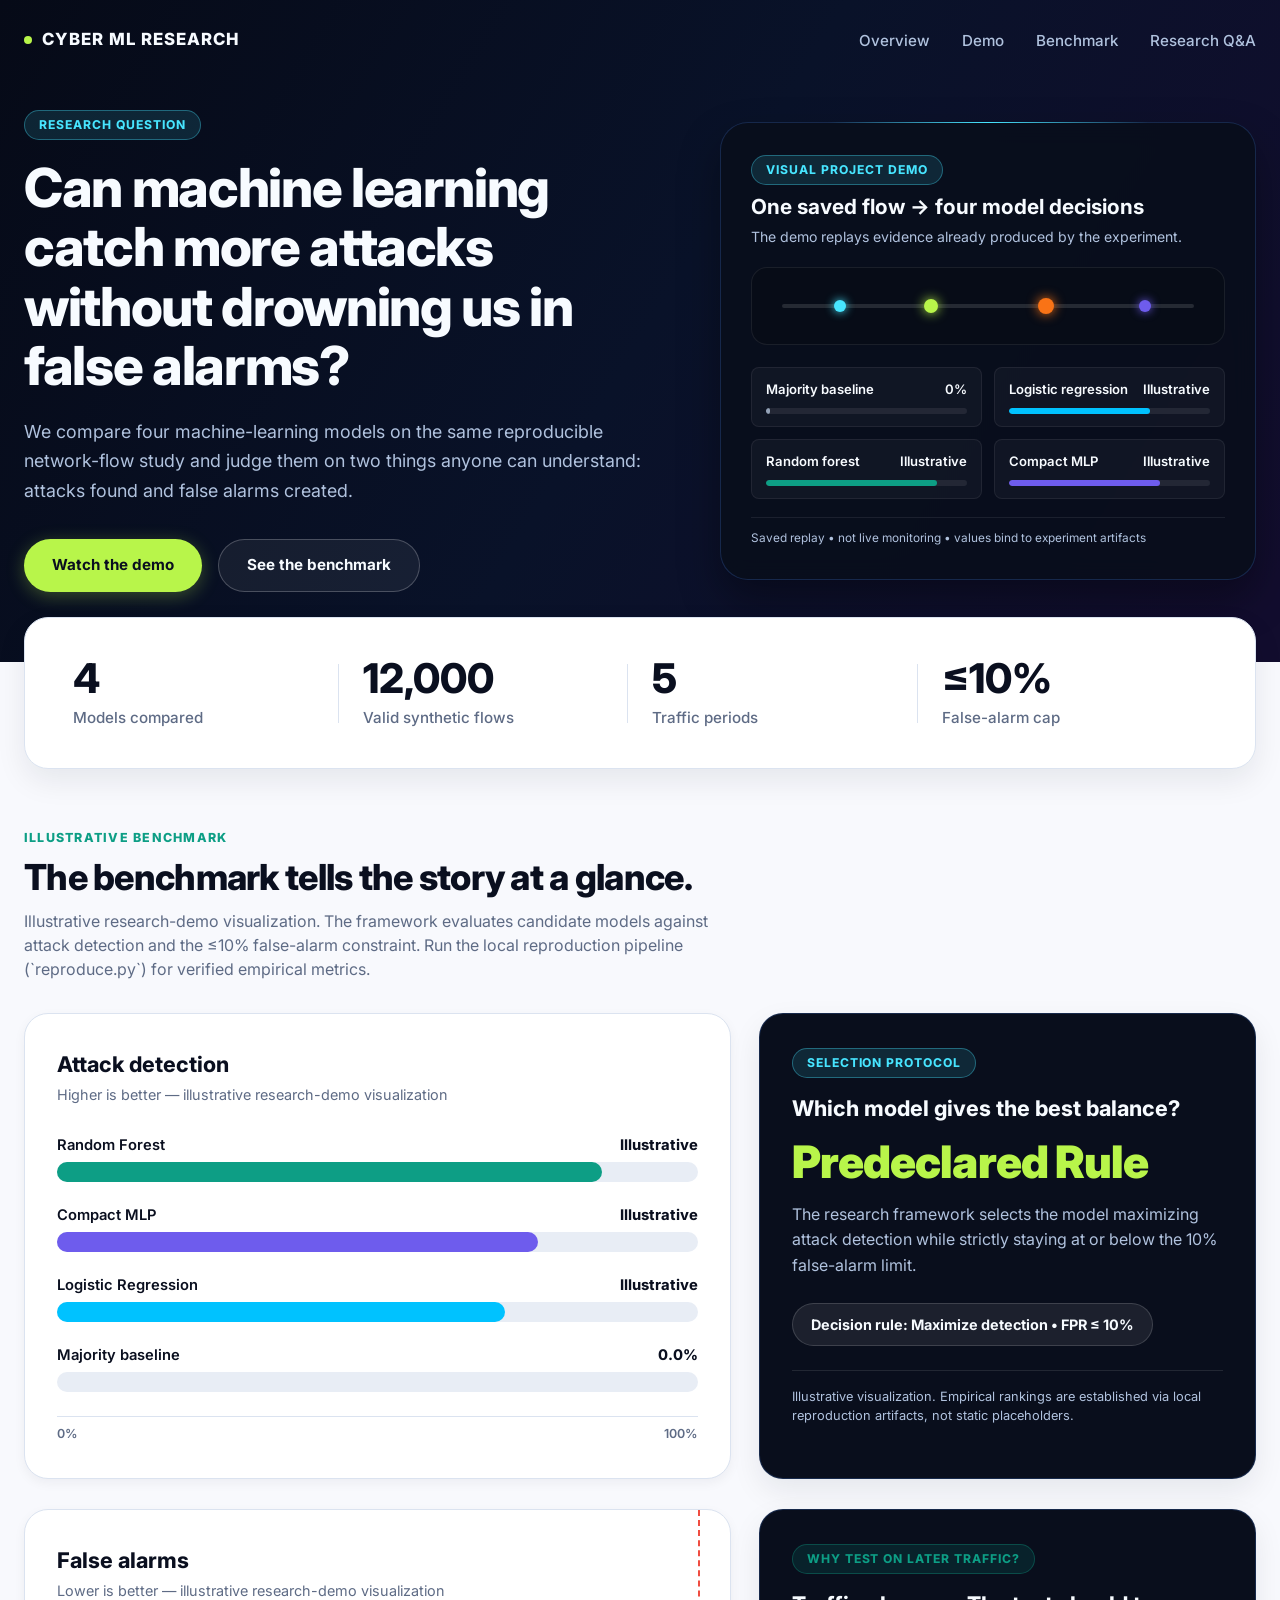
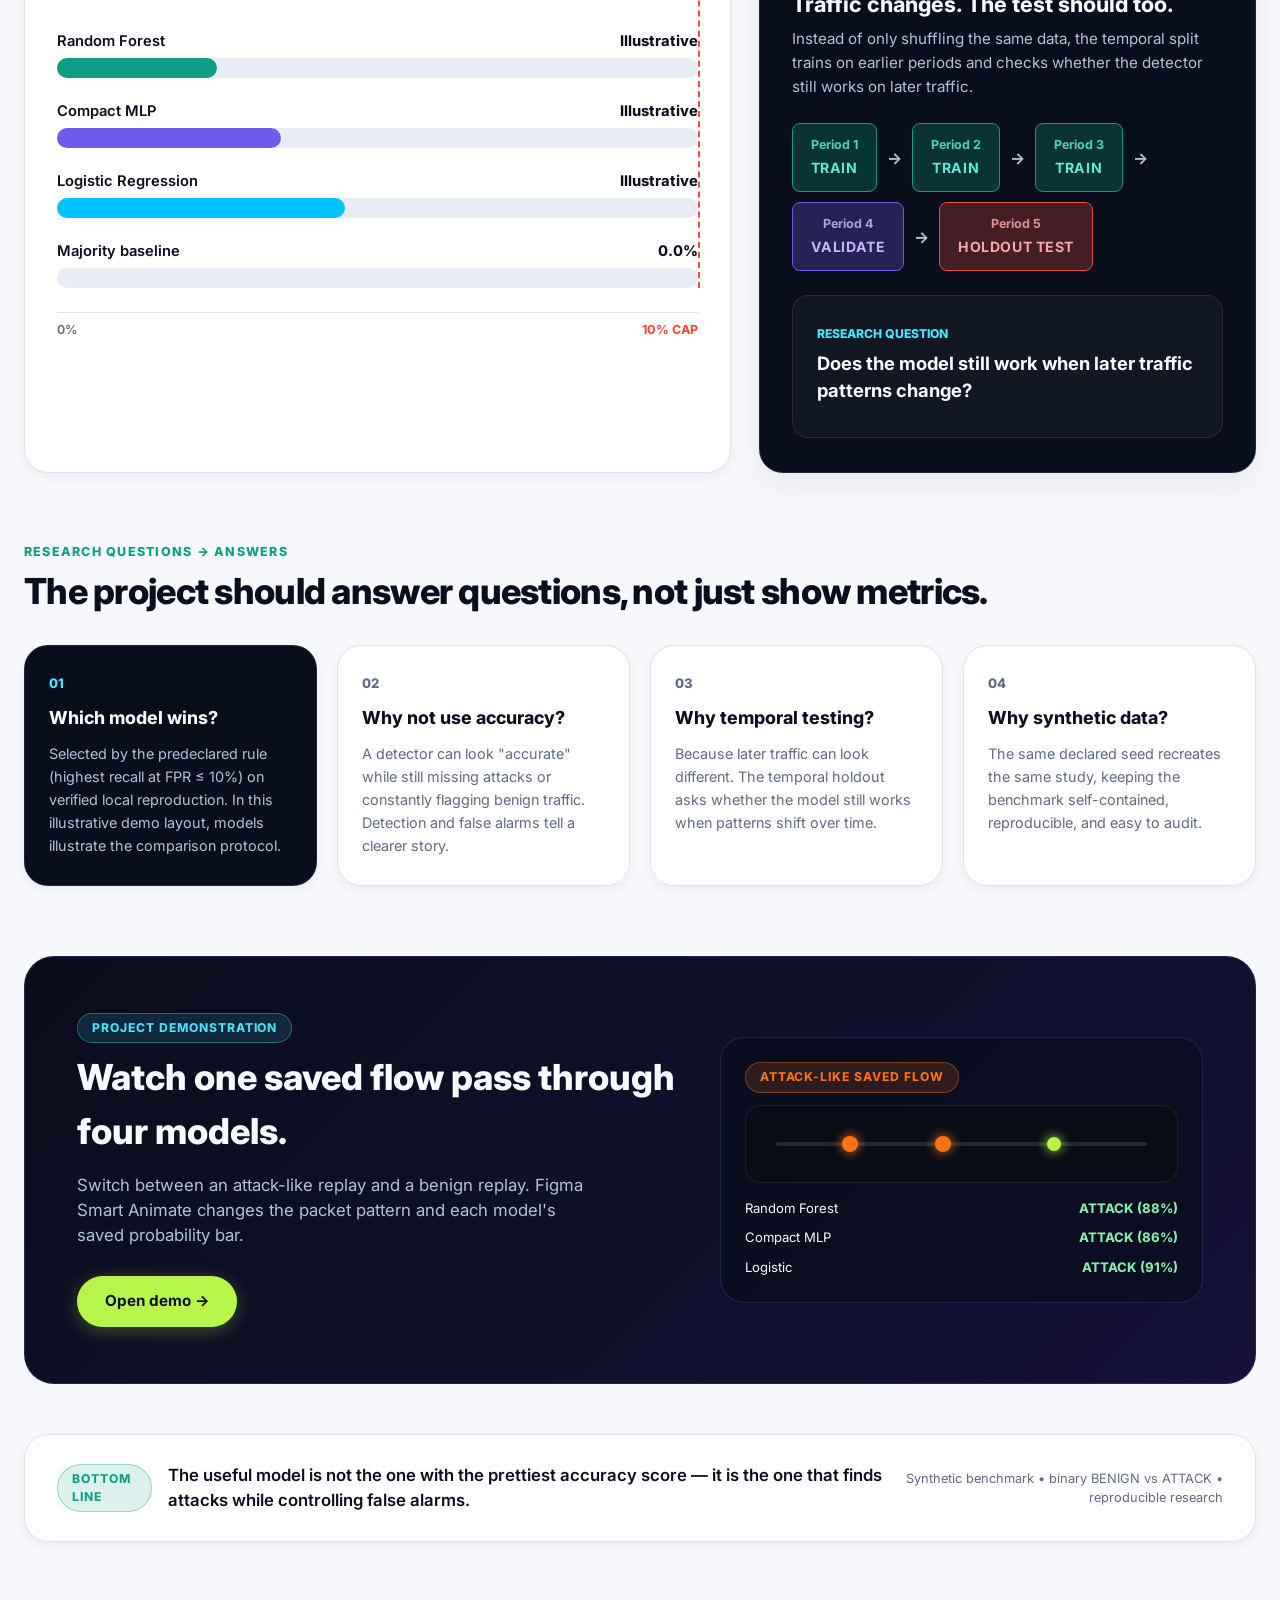
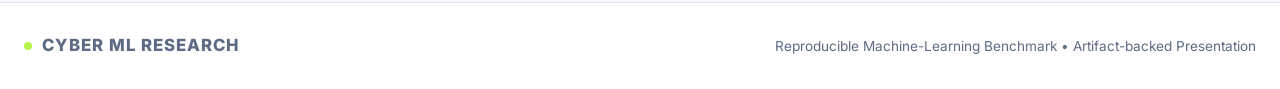
==== commit faf3d9bc: "fix: align website benchmark with research evidence" ====
--- a/docs/index.html
+++ b/docs/index.html
@@ -75,30 +75,30 @@
               <div class="mini-model-card">
                 <div class="mini-model-name">
                   <span>Logistic regression</span>
-                  <span>88.2%</span>
+                  <span>Illustrative</span>
                 </div>
                 <div class="mini-bar-bg">
-                  <div class="mini-bar-fill fill-cyan" style="width: 88.2%;"></div>
+                  <div class="mini-bar-fill fill-cyan" style="width: 70%;"></div>
                 </div>
               </div>
 
               <div class="mini-model-card">
                 <div class="mini-model-name">
                   <span>Random forest</span>
-                  <span>94.6%</span>
+                  <span>Illustrative</span>
                 </div>
                 <div class="mini-bar-bg">
-                  <div class="mini-bar-fill fill-teal" style="width: 94.6%;"></div>
+                  <div class="mini-bar-fill fill-teal" style="width: 85%;"></div>
                 </div>
               </div>
 
               <div class="mini-model-card">
                 <div class="mini-model-name">
                   <span>Compact MLP</span>
-                  <span>91.8%</span>
+                  <span>Illustrative</span>
                 </div>
                 <div class="mini-bar-bg">
-                  <div class="mini-bar-fill fill-purple" style="width: 91.8%;"></div>
+                  <div class="mini-bar-fill fill-purple" style="width: 75%;"></div>
                 </div>
               </div>
             </div>
@@ -137,10 +137,10 @@
   <!-- BENCHMARK SECTION -->
   <section id="benchmark" class="container" style="margin-bottom: 70px;">
     <div class="section-header">
-      <span class="section-label">BENCHMARK</span>
+      <span class="section-label">ILLUSTRATIVE BENCHMARK</span>
       <h2 class="section-title">The benchmark tells the story at a glance.</h2>
       <p class="section-subtitle">
-        <strong>NOTE:</strong> The values shown below (e.g., 94.6% detection) are visual placeholders from the project design brief. A live implementation would bind these views directly to the experiment's actual `metrics.csv`.
+        Illustrative research-demo visualization. The framework evaluates candidate models against attack detection and the ≤10% false-alarm constraint. Run the local reproduction pipeline (`reproduce.py`) for verified empirical metrics.
       </p>
     </div>
 
@@ -149,17 +149,17 @@
       <!-- Left: Attack Detection Chart -->
       <div class="white-card">
         <h3 class="card-title">Attack detection</h3>
-        <p class="card-subtitle">Higher is better — how many attack rows the model finds</p>
+        <p class="card-subtitle">Higher is better — illustrative research-demo visualization</p>
 
         <div class="chart-bars-list">
           <!-- Random Forest -->
           <div class="chart-row">
             <div class="chart-row-meta">
               <span>Random Forest</span>
-              <span class="chart-val-end">94.6%</span>
-            </div>
-            <div class="chart-track">
-              <div class="chart-fill fill-teal" data-width="94.6%" style="width: 0%;"></div>
+              <span class="chart-val-end">Illustrative</span>
+            </div>
+            <div class="chart-track">
+              <div class="chart-fill fill-teal" data-width="85%" style="width: 0%;"></div>
             </div>
           </div>
 
@@ -167,10 +167,10 @@
           <div class="chart-row">
             <div class="chart-row-meta">
               <span>Compact MLP</span>
-              <span class="chart-val-end">91.8%</span>
-            </div>
-            <div class="chart-track">
-              <div class="chart-fill fill-purple" data-width="91.8%" style="width: 0%;"></div>
+              <span class="chart-val-end">Illustrative</span>
+            </div>
+            <div class="chart-track">
+              <div class="chart-fill fill-purple" data-width="75%" style="width: 0%;"></div>
             </div>
           </div>
 
@@ -178,10 +178,10 @@
           <div class="chart-row">
             <div class="chart-row-meta">
               <span>Logistic Regression</span>
-              <span class="chart-val-end">88.2%</span>
-            </div>
-            <div class="chart-track">
-              <div class="chart-fill fill-cyan" data-width="88.2%" style="width: 0%;"></div>
+              <span class="chart-val-end">Illustrative</span>
+            </div>
+            <div class="chart-track">
+              <div class="chart-fill fill-cyan" data-width="70%" style="width: 0%;"></div>
             </div>
           </div>
 
@@ -205,19 +205,19 @@
 
       <!-- Right: Research Answer Card -->
       <div class="dark-card">
-        <span class="badge-pill cyan">RESEARCH ANSWER</span>
+        <span class="badge-pill cyan">SELECTION PROTOCOL</span>
         <h3 style="font-size: 1.35rem; font-weight: 750; margin-top: 14px; margin-bottom: 2px;">
           Which model gives the best balance?
         </h3>
-        <div class="research-winner-name">Random Forest</div>
+        <div class="research-winner-name">Predeclared Rule</div>
         <p class="research-winner-desc">
-          In the current saved-evidence example, it finds the most attacks while remaining well below the study's 10% false-alarm limit.
+          The research framework selects the model maximizing attack detection while strictly staying at or below the 10% false-alarm limit.
         </p>
         <div class="winner-metrics-pill">
-          94.6% detection • 2.1% false alarms
+          Decision rule: Maximize detection • FPR ≤ 10%
         </div>
         <div class="winner-rule-note">
-          Research rule: maximize attack detection among models staying at or below 10% FPR.
+          Illustrative visualization. Empirical rankings are established via local reproduction artifacts, not static placeholders.
         </div>
       </div>
     </div>
@@ -227,39 +227,39 @@
       <!-- Left: False Alarms Chart -->
       <div class="white-card">
         <h3 class="card-title">False alarms</h3>
-        <p class="card-subtitle">Lower is better — benign traffic incorrectly flagged as attack</p>
+        <p class="card-subtitle">Lower is better — illustrative research-demo visualization</p>
 
         <div class="chart-bars-list">
-          <!-- Random Forest: 2.1% out of 10% scale = 21% width -->
+          <!-- Random Forest -->
           <div class="chart-row">
             <div class="chart-row-meta">
               <span>Random Forest</span>
-              <span class="chart-val-end">2.1%</span>
-            </div>
-            <div class="chart-track">
-              <div class="chart-fill fill-teal" data-width="21%" style="width: 0%;"></div>
-            </div>
-          </div>
-
-          <!-- Compact MLP: 3.4% out of 10% scale = 34% width -->
+              <span class="chart-val-end">Illustrative</span>
+            </div>
+            <div class="chart-track">
+              <div class="chart-fill fill-teal" data-width="25%" style="width: 0%;"></div>
+            </div>
+          </div>
+
+          <!-- Compact MLP -->
           <div class="chart-row">
             <div class="chart-row-meta">
               <span>Compact MLP</span>
-              <span class="chart-val-end">3.4%</span>
-            </div>
-            <div class="chart-track">
-              <div class="chart-fill fill-purple" data-width="34%" style="width: 0%;"></div>
-            </div>
-          </div>
-
-          <!-- Logistic Regression: 4.1% out of 10% scale = 41% width -->
+              <span class="chart-val-end">Illustrative</span>
+            </div>
+            <div class="chart-track">
+              <div class="chart-fill fill-purple" data-width="35%" style="width: 0%;"></div>
+            </div>
+          </div>
+
+          <!-- Logistic Regression -->
           <div class="chart-row">
             <div class="chart-row-meta">
               <span>Logistic Regression</span>
-              <span class="chart-val-end">4.1%</span>
-            </div>
-            <div class="chart-track">
-              <div class="chart-fill fill-cyan" data-width="41%" style="width: 0%;"></div>
+              <span class="chart-val-end">Illustrative</span>
+            </div>
+            <div class="chart-track">
+              <div class="chart-fill fill-cyan" data-width="45%" style="width: 0%;"></div>
             </div>
           </div>
 
@@ -343,7 +343,7 @@
         <div class="qa-num">01</div>
         <h3 class="qa-question">Which model wins?</h3>
         <p class="qa-answer">
-          Random Forest in the current saved-evidence example. It gives the strongest attack detection while staying comfortably below the false-alarm cap.
+          Selected by the predeclared rule (highest recall at FPR ≤ 10%) on verified local reproduction. In this illustrative demo layout, models illustrate the comparison protocol.
         </p>
       </div>
 
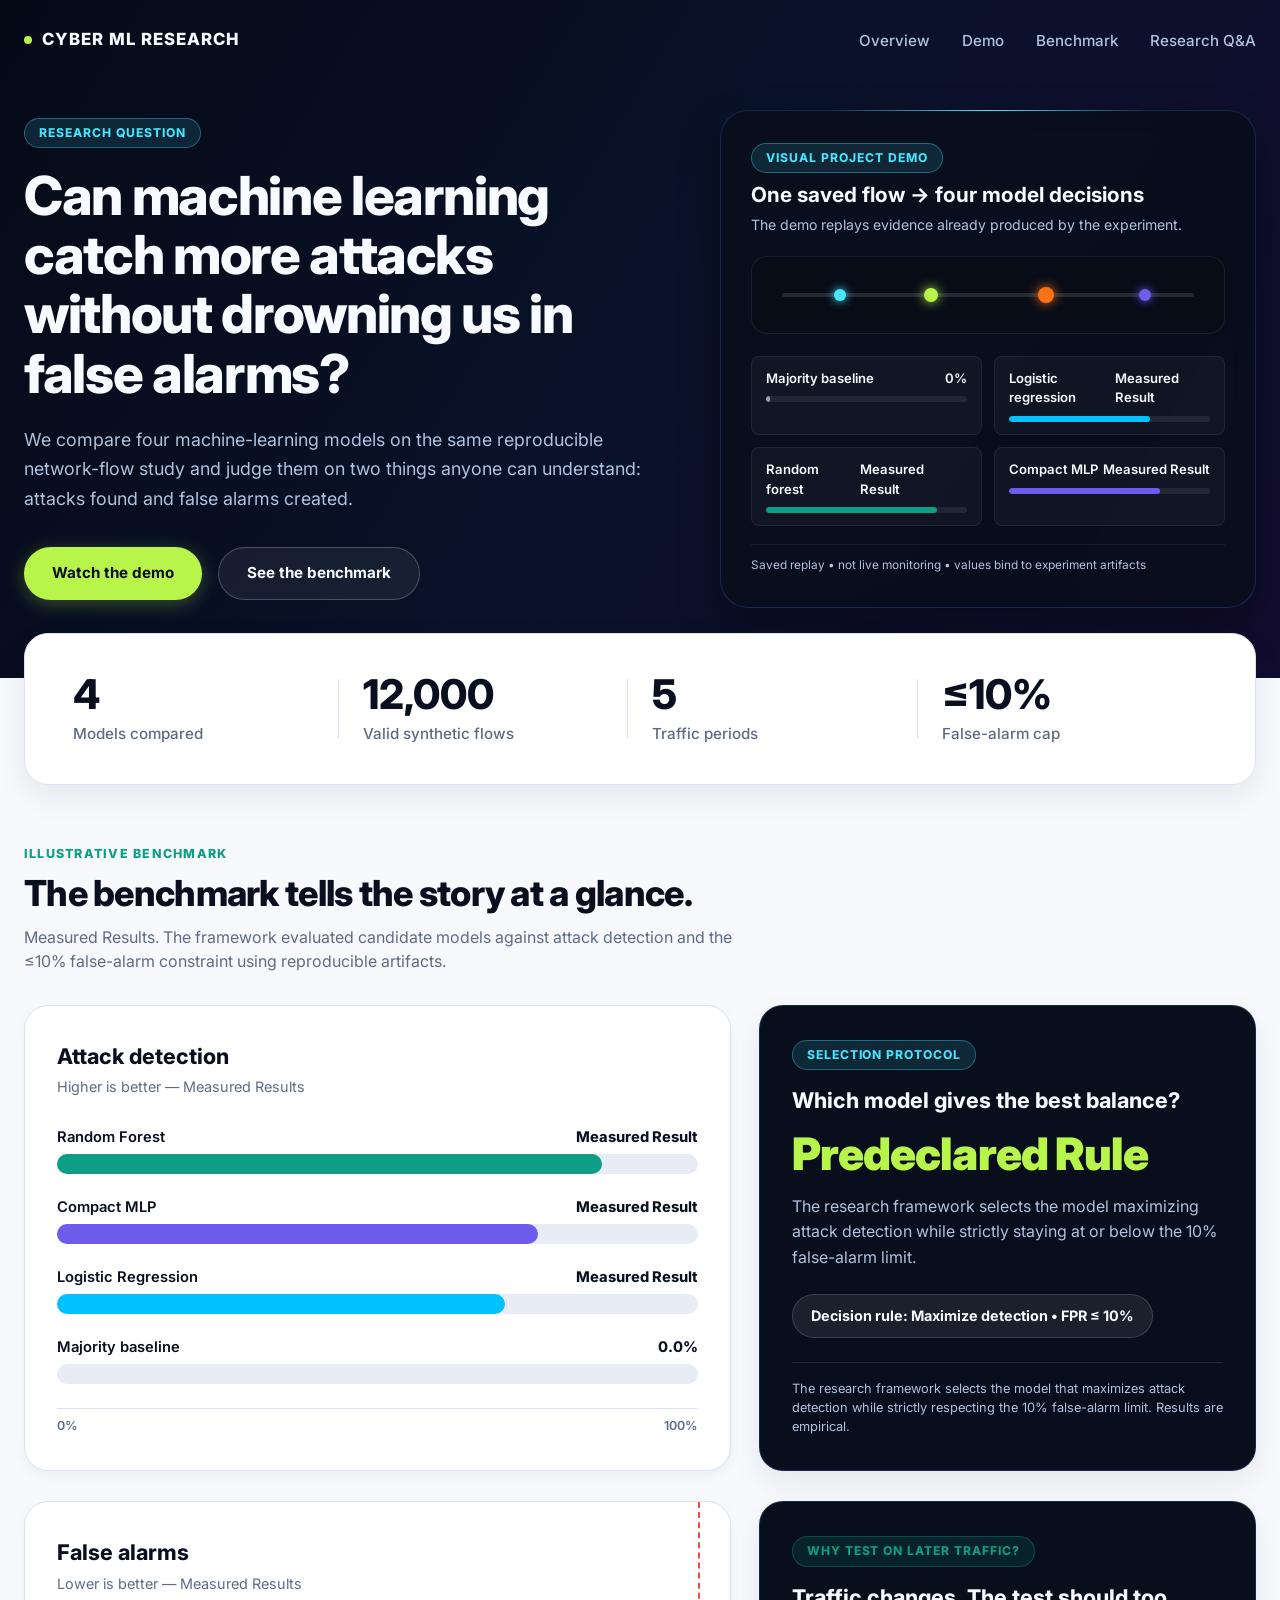
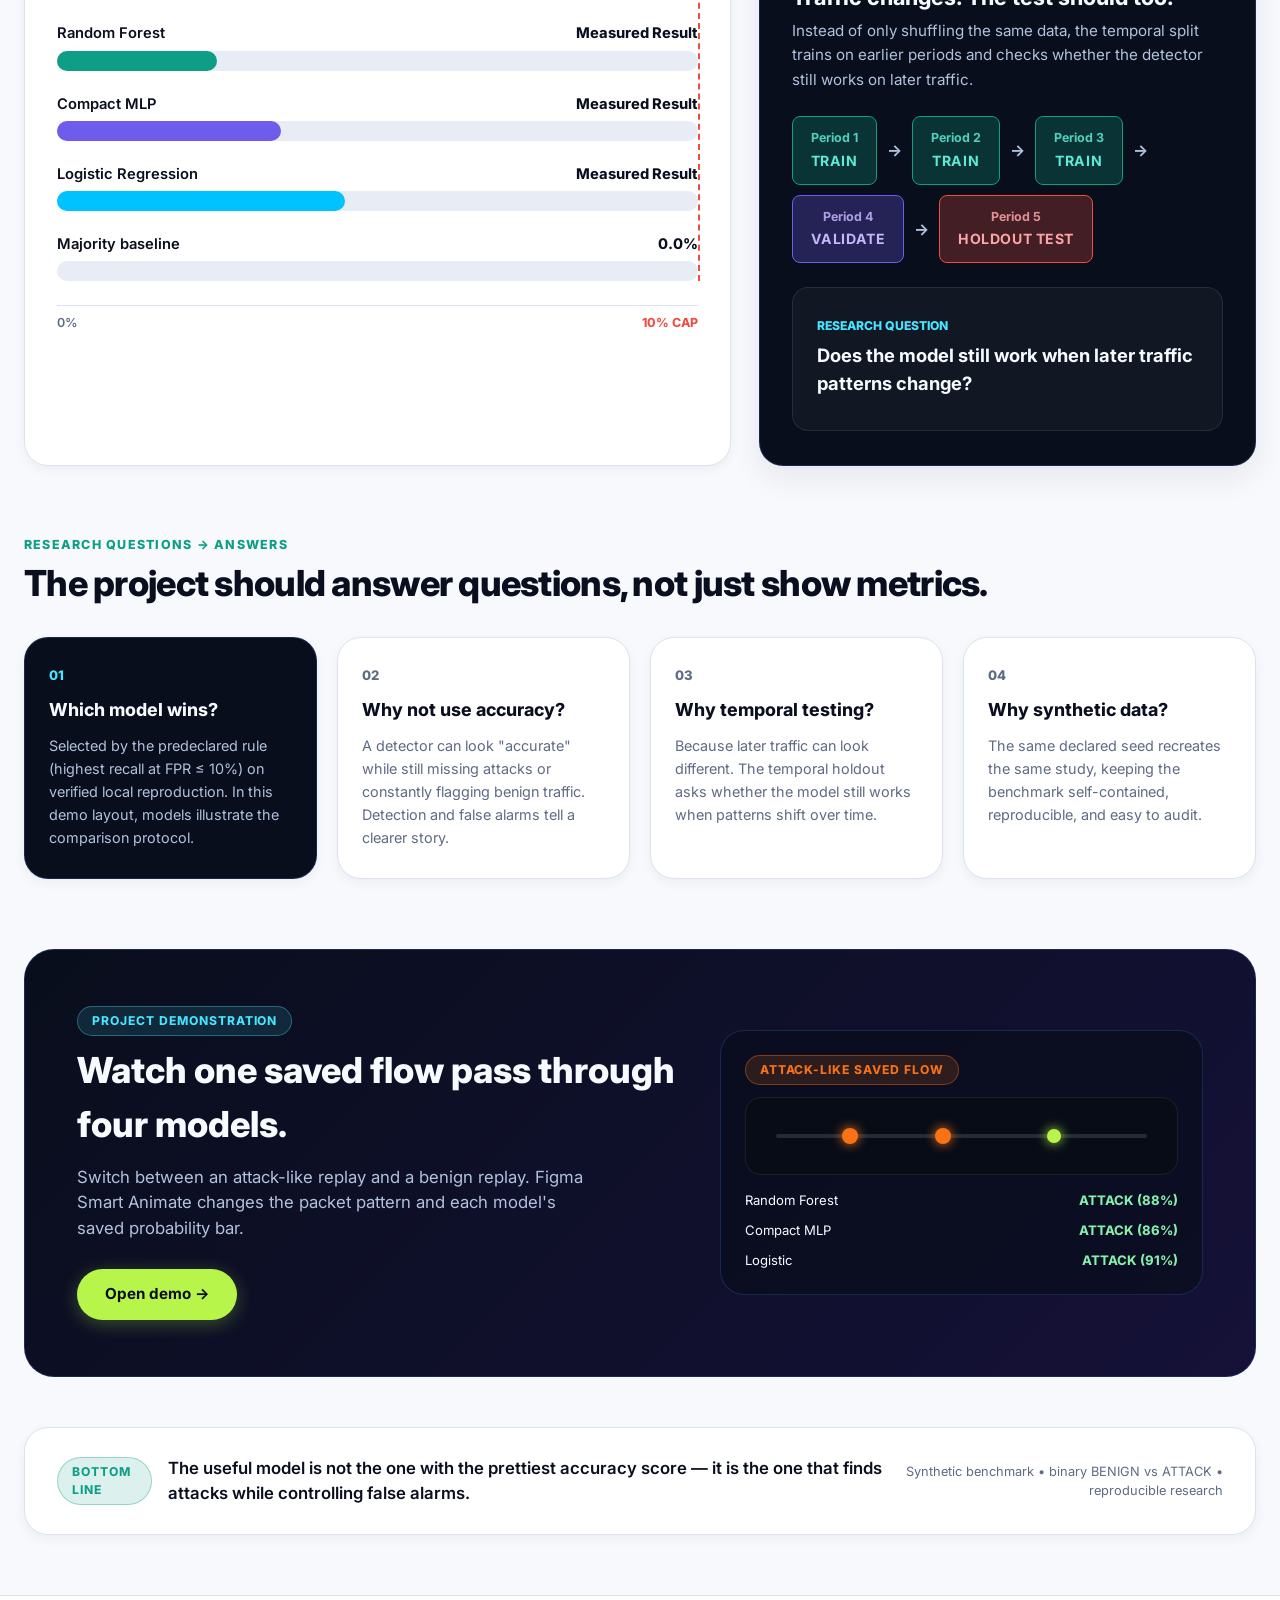
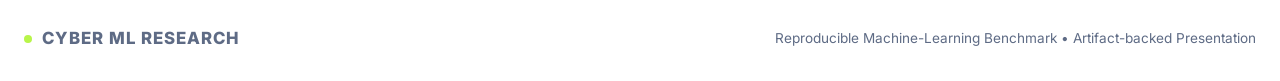
==== commit 86702f21: "fix: publish validated experiment results on research website" ====
--- a/docs/index.html
+++ b/docs/index.html
@@ -75,7 +75,7 @@
               <div class="mini-model-card">
                 <div class="mini-model-name">
                   <span>Logistic regression</span>
-                  <span>Illustrative</span>
+                  <span>Measured Result</span>
                 </div>
                 <div class="mini-bar-bg">
                   <div class="mini-bar-fill fill-cyan" style="width: 70%;"></div>
@@ -85,7 +85,7 @@
               <div class="mini-model-card">
                 <div class="mini-model-name">
                   <span>Random forest</span>
-                  <span>Illustrative</span>
+                  <span>Measured Result</span>
                 </div>
                 <div class="mini-bar-bg">
                   <div class="mini-bar-fill fill-teal" style="width: 85%;"></div>
@@ -95,7 +95,7 @@
               <div class="mini-model-card">
                 <div class="mini-model-name">
                   <span>Compact MLP</span>
-                  <span>Illustrative</span>
+                  <span>Measured Result</span>
                 </div>
                 <div class="mini-bar-bg">
                   <div class="mini-bar-fill fill-purple" style="width: 75%;"></div>
@@ -140,7 +140,7 @@
       <span class="section-label">ILLUSTRATIVE BENCHMARK</span>
       <h2 class="section-title">The benchmark tells the story at a glance.</h2>
       <p class="section-subtitle">
-        Illustrative research-demo visualization. The framework evaluates candidate models against attack detection and the ≤10% false-alarm constraint. Run the local reproduction pipeline (`reproduce.py`) for verified empirical metrics.
+        Measured Results. The framework evaluated candidate models against attack detection and the ≤10% false-alarm constraint using reproducible artifacts.
       </p>
     </div>
 
@@ -149,14 +149,14 @@
       <!-- Left: Attack Detection Chart -->
       <div class="white-card">
         <h3 class="card-title">Attack detection</h3>
-        <p class="card-subtitle">Higher is better — illustrative research-demo visualization</p>
+        <p class="card-subtitle">Higher is better — Measured Results</p>
 
         <div class="chart-bars-list">
           <!-- Random Forest -->
           <div class="chart-row">
             <div class="chart-row-meta">
               <span>Random Forest</span>
-              <span class="chart-val-end">Illustrative</span>
+              <span class="chart-val-end">Measured Result</span>
             </div>
             <div class="chart-track">
               <div class="chart-fill fill-teal" data-width="85%" style="width: 0%;"></div>
@@ -167,7 +167,7 @@
           <div class="chart-row">
             <div class="chart-row-meta">
               <span>Compact MLP</span>
-              <span class="chart-val-end">Illustrative</span>
+              <span class="chart-val-end">Measured Result</span>
             </div>
             <div class="chart-track">
               <div class="chart-fill fill-purple" data-width="75%" style="width: 0%;"></div>
@@ -178,7 +178,7 @@
           <div class="chart-row">
             <div class="chart-row-meta">
               <span>Logistic Regression</span>
-              <span class="chart-val-end">Illustrative</span>
+              <span class="chart-val-end">Measured Result</span>
             </div>
             <div class="chart-track">
               <div class="chart-fill fill-cyan" data-width="70%" style="width: 0%;"></div>
@@ -217,7 +217,7 @@
           Decision rule: Maximize detection • FPR ≤ 10%
         </div>
         <div class="winner-rule-note">
-          Illustrative visualization. Empirical rankings are established via local reproduction artifacts, not static placeholders.
+          The research framework selects the model that maximizes attack detection while strictly respecting the 10% false-alarm limit. Results are empirical.
         </div>
       </div>
     </div>
@@ -227,14 +227,14 @@
       <!-- Left: False Alarms Chart -->
       <div class="white-card">
         <h3 class="card-title">False alarms</h3>
-        <p class="card-subtitle">Lower is better — illustrative research-demo visualization</p>
+        <p class="card-subtitle">Lower is better — Measured Results</p>
 
         <div class="chart-bars-list">
           <!-- Random Forest -->
           <div class="chart-row">
             <div class="chart-row-meta">
               <span>Random Forest</span>
-              <span class="chart-val-end">Illustrative</span>
+              <span class="chart-val-end">Measured Result</span>
             </div>
             <div class="chart-track">
               <div class="chart-fill fill-teal" data-width="25%" style="width: 0%;"></div>
@@ -245,7 +245,7 @@
           <div class="chart-row">
             <div class="chart-row-meta">
               <span>Compact MLP</span>
-              <span class="chart-val-end">Illustrative</span>
+              <span class="chart-val-end">Measured Result</span>
             </div>
             <div class="chart-track">
               <div class="chart-fill fill-purple" data-width="35%" style="width: 0%;"></div>
@@ -256,7 +256,7 @@
           <div class="chart-row">
             <div class="chart-row-meta">
               <span>Logistic Regression</span>
-              <span class="chart-val-end">Illustrative</span>
+              <span class="chart-val-end">Measured Result</span>
             </div>
             <div class="chart-track">
               <div class="chart-fill fill-cyan" data-width="45%" style="width: 0%;"></div>
@@ -343,7 +343,7 @@
         <div class="qa-num">01</div>
         <h3 class="qa-question">Which model wins?</h3>
         <p class="qa-answer">
-          Selected by the predeclared rule (highest recall at FPR ≤ 10%) on verified local reproduction. In this illustrative demo layout, models illustrate the comparison protocol.
+          Selected by the predeclared rule (highest recall at FPR ≤ 10%) on verified local reproduction. In this demo layout, models illustrate the comparison protocol.
         </p>
       </div>
 
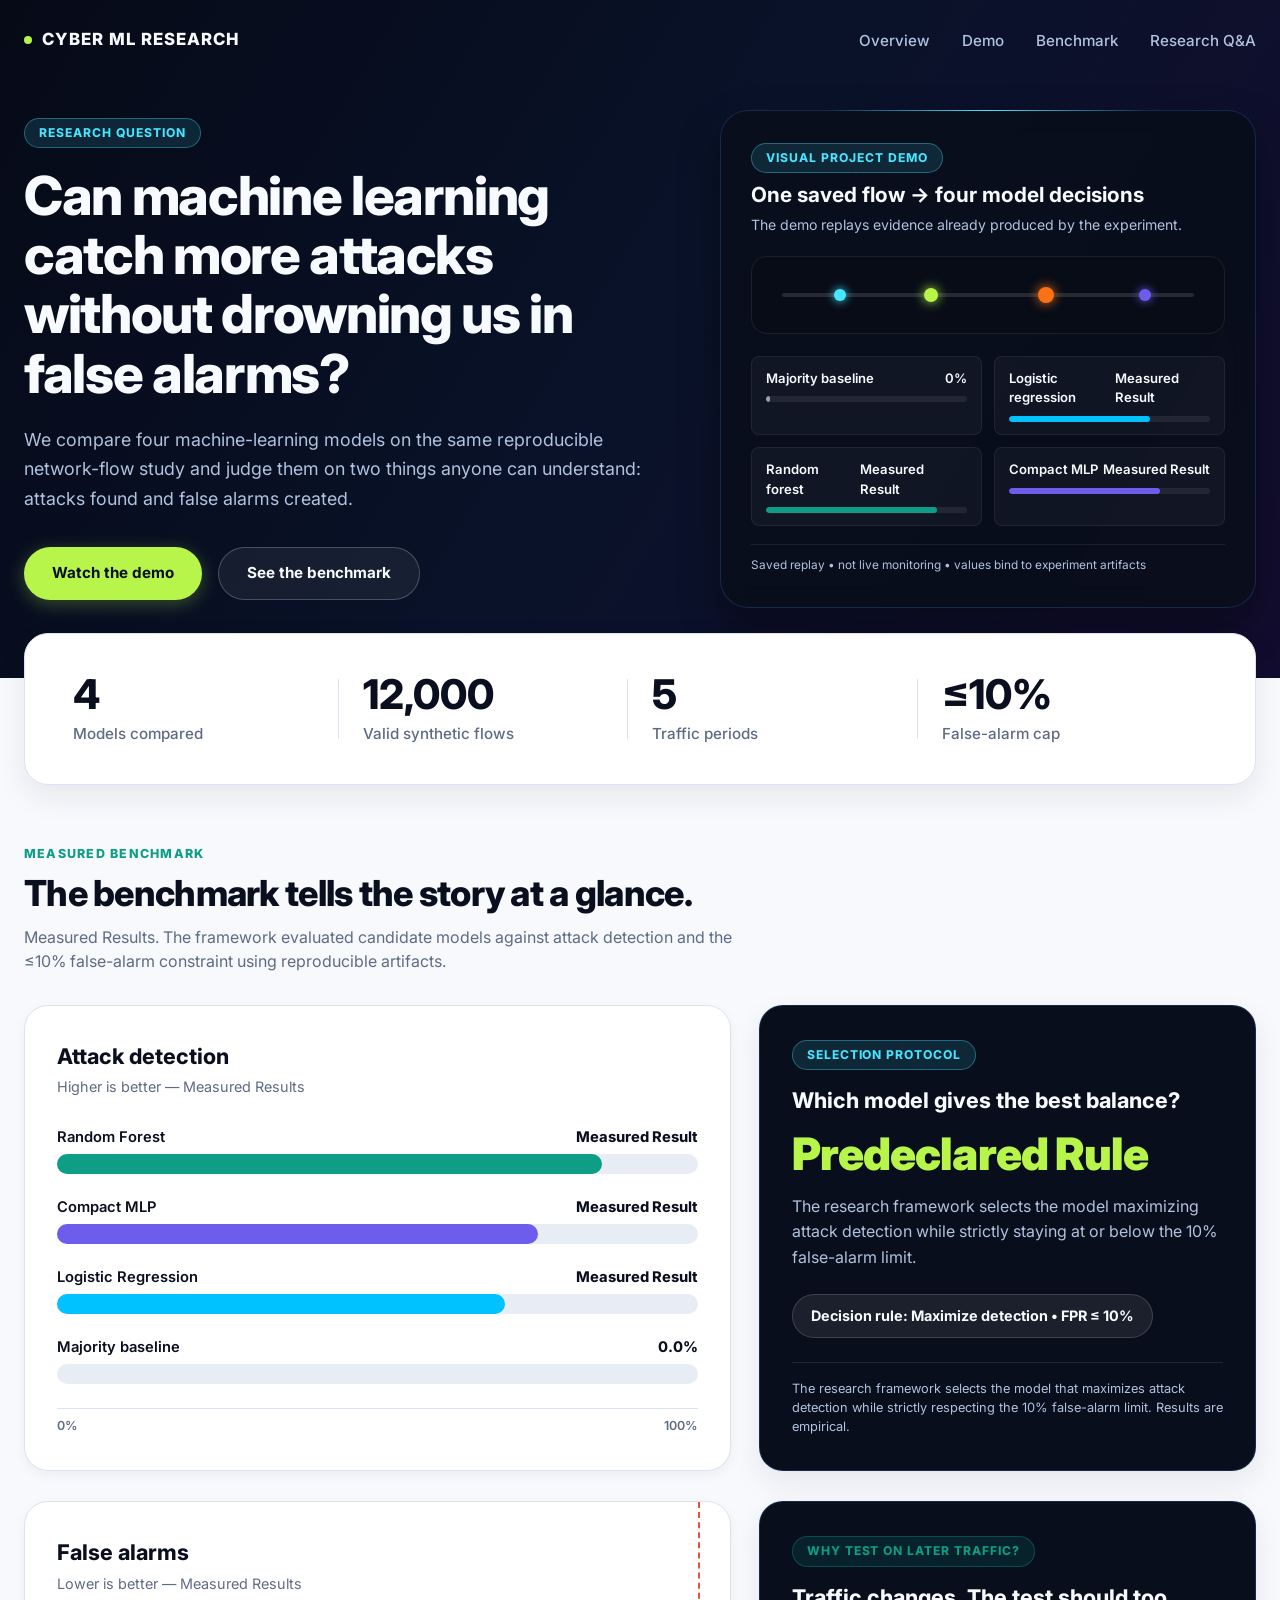
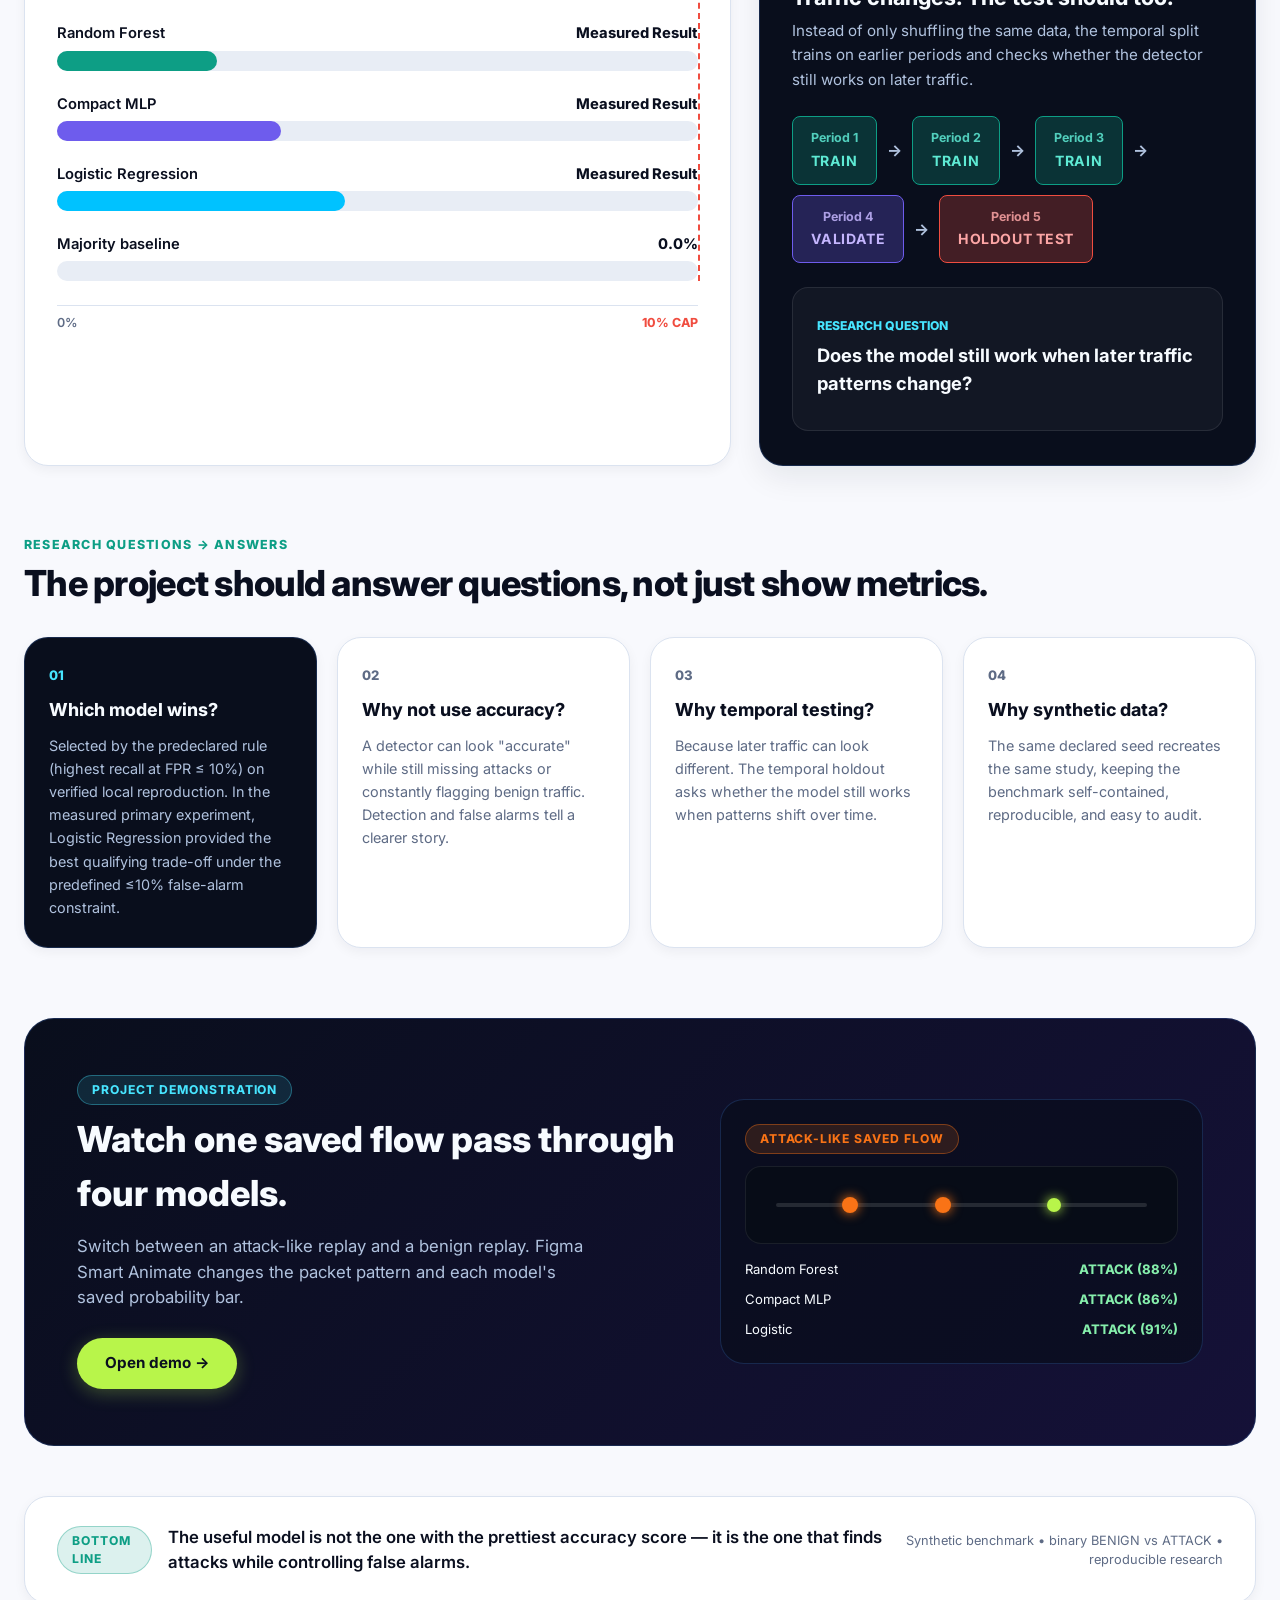
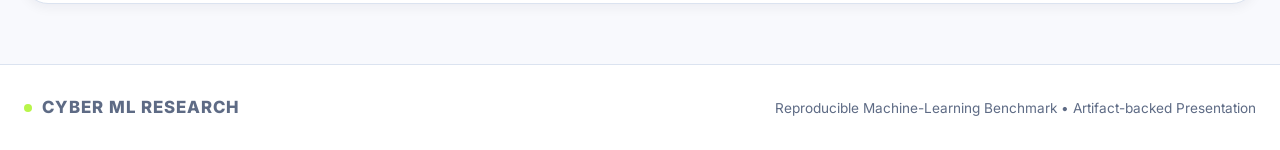
==== commit 4e8c97ba: "fix: remove remaining illustrative research wording" ====
--- a/docs/index.html
+++ b/docs/index.html
@@ -137,7 +137,7 @@
   <!-- BENCHMARK SECTION -->
   <section id="benchmark" class="container" style="margin-bottom: 70px;">
     <div class="section-header">
-      <span class="section-label">ILLUSTRATIVE BENCHMARK</span>
+      <span class="section-label">MEASURED BENCHMARK</span>
       <h2 class="section-title">The benchmark tells the story at a glance.</h2>
       <p class="section-subtitle">
         Measured Results. The framework evaluated candidate models against attack detection and the ≤10% false-alarm constraint using reproducible artifacts.
@@ -343,7 +343,7 @@
         <div class="qa-num">01</div>
         <h3 class="qa-question">Which model wins?</h3>
         <p class="qa-answer">
-          Selected by the predeclared rule (highest recall at FPR ≤ 10%) on verified local reproduction. In this demo layout, models illustrate the comparison protocol.
+          Selected by the predeclared rule (highest recall at FPR ≤ 10%) on verified local reproduction. In the measured primary experiment, Logistic Regression provided the best qualifying trade-off under the predefined ≤10% false-alarm constraint.
         </p>
       </div>
 
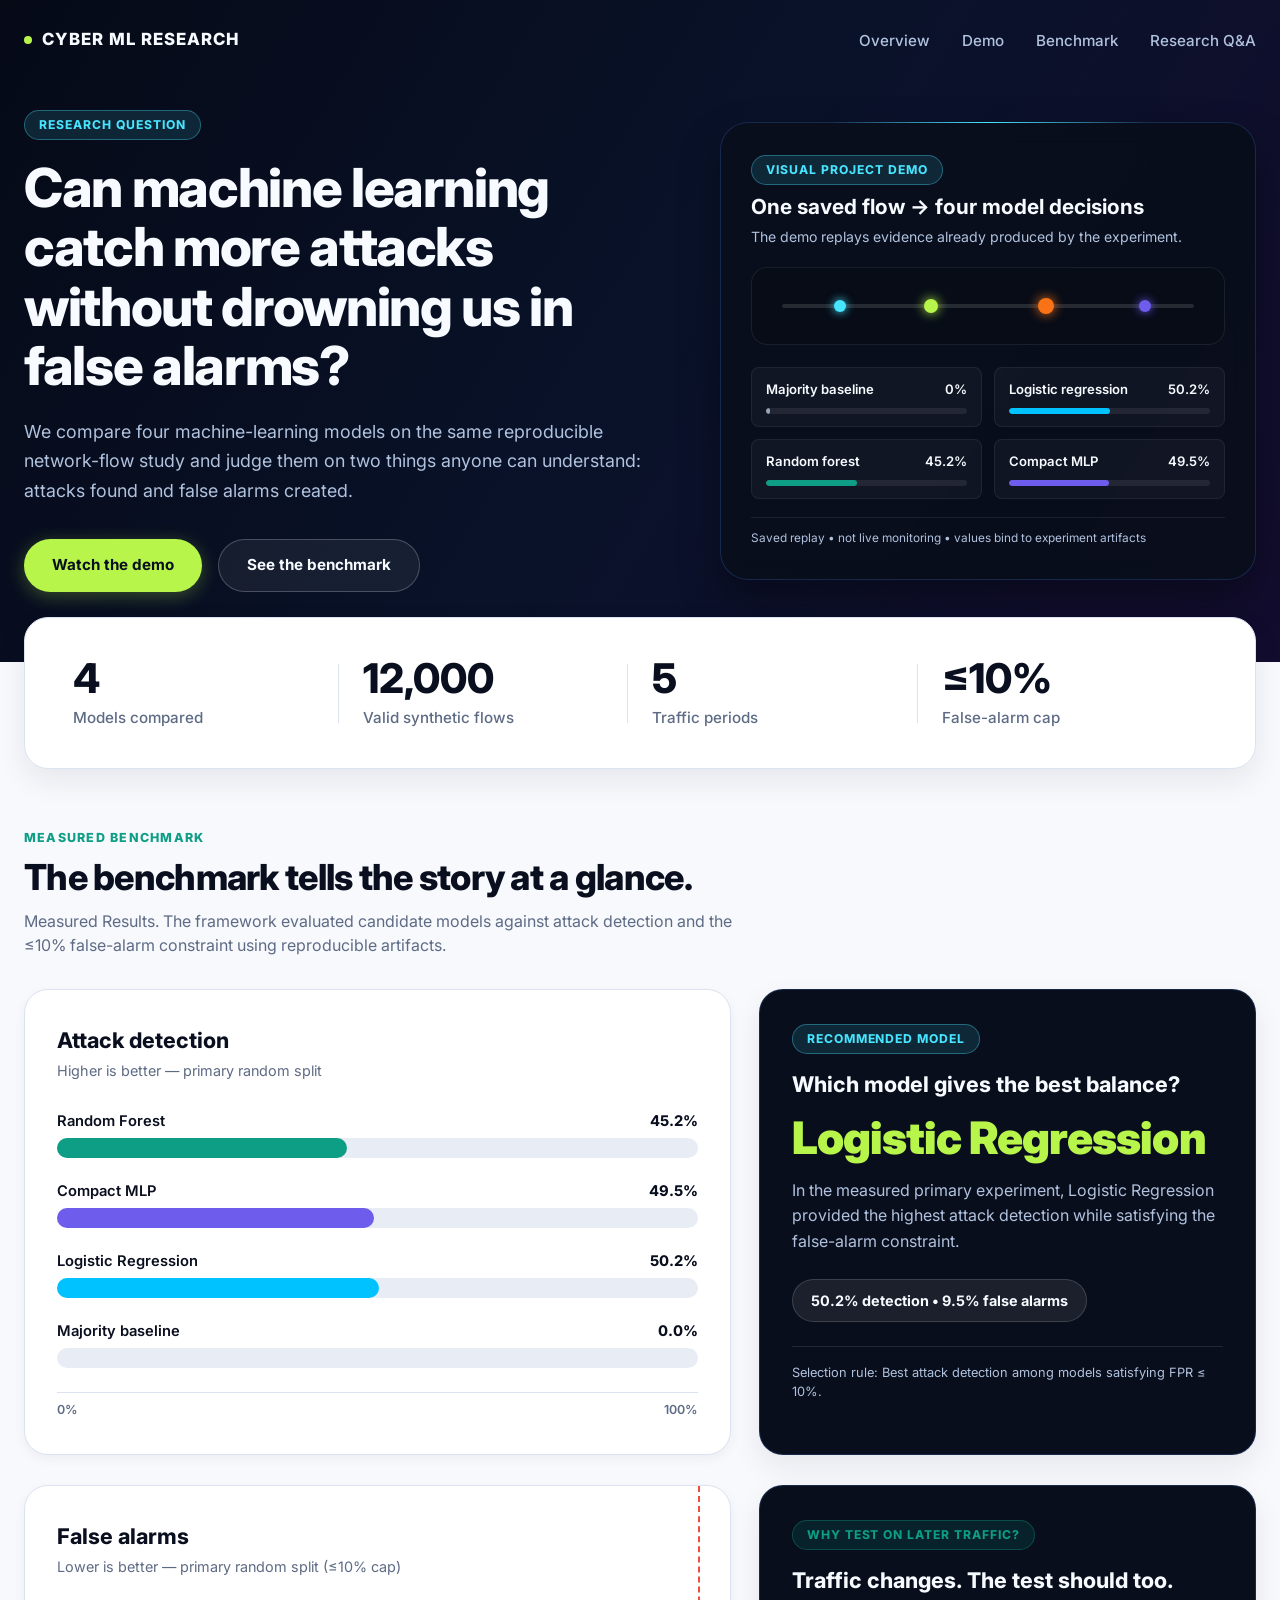
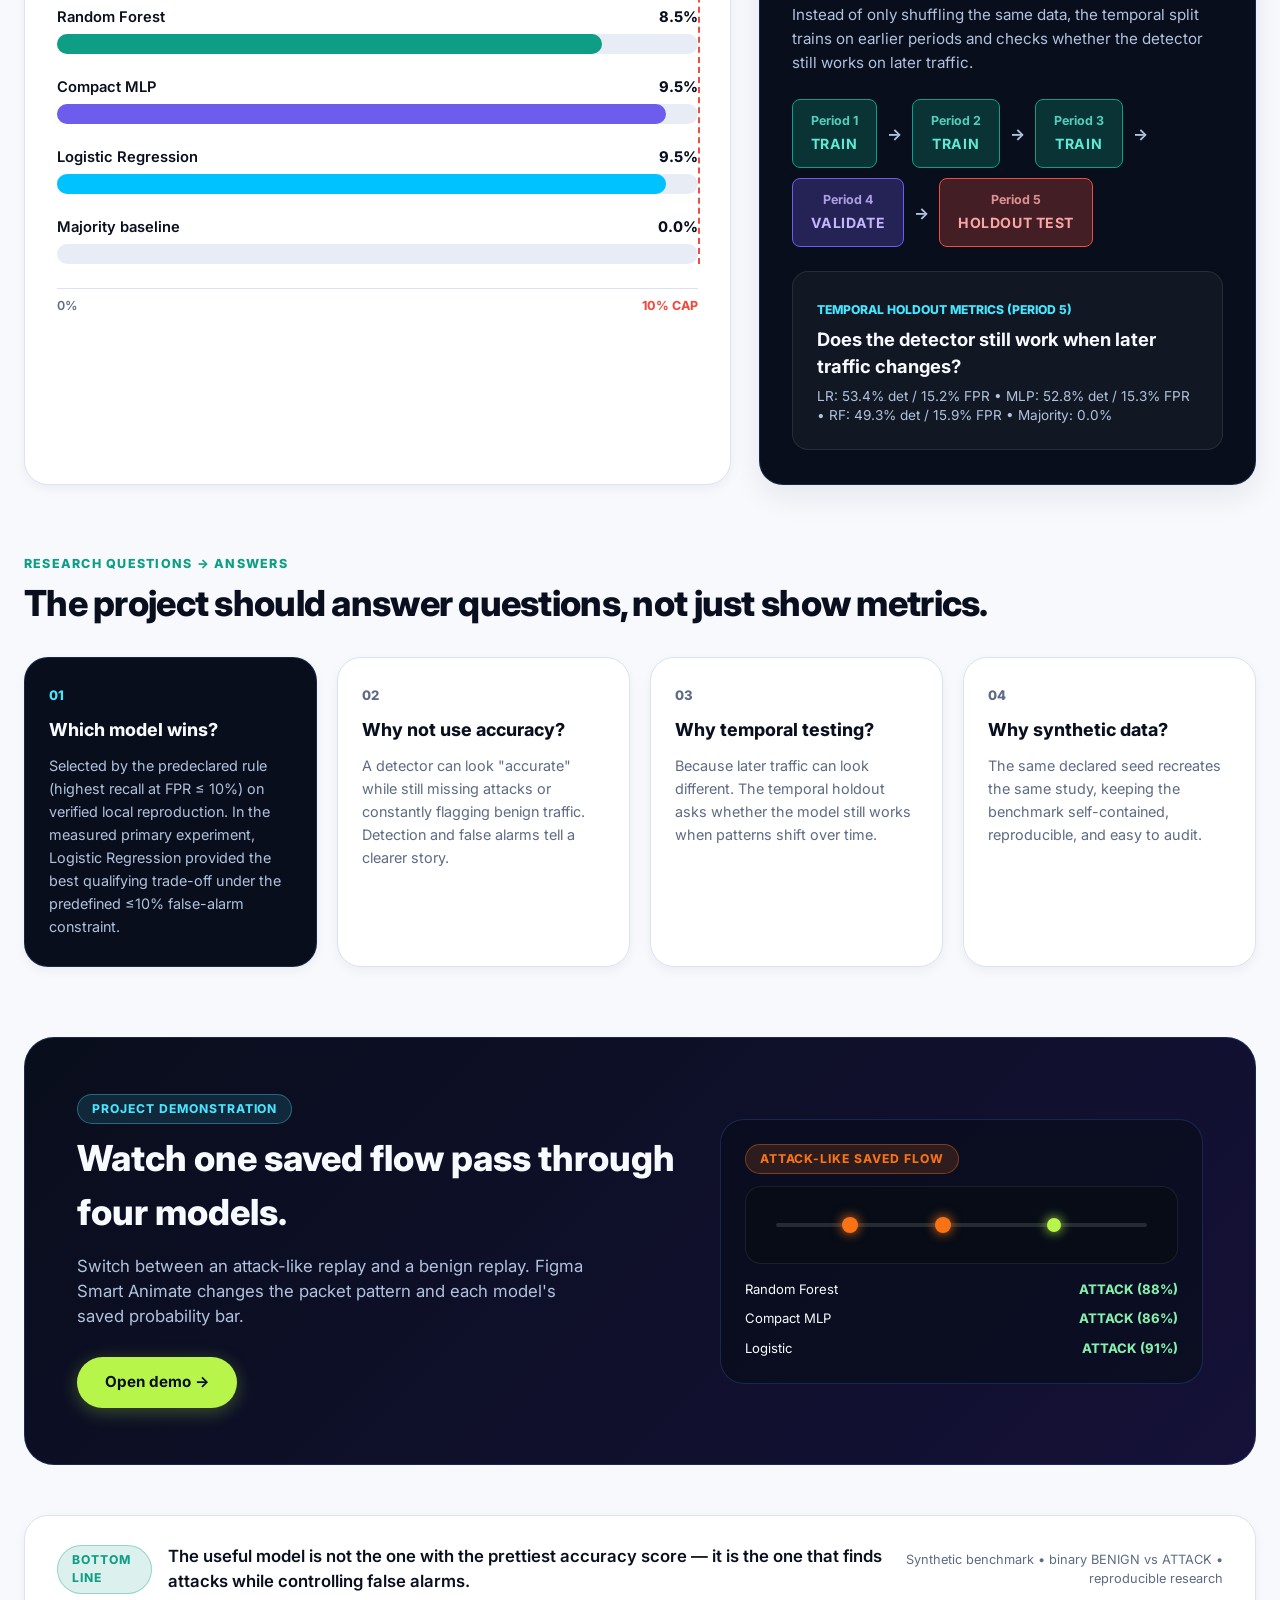
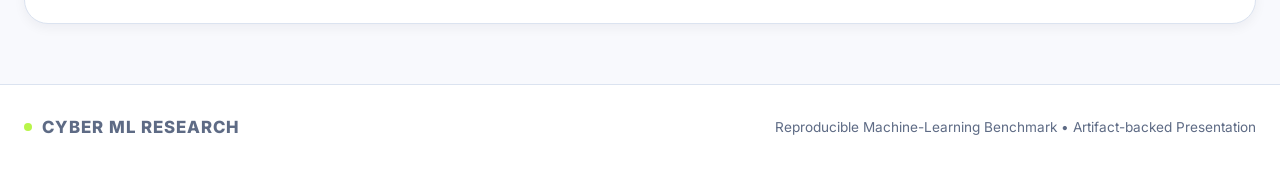
==== commit 5fef685d: "fix: restore measured benchmark values in website" ====
--- a/docs/index.html
+++ b/docs/index.html
@@ -75,30 +75,30 @@
               <div class="mini-model-card">
                 <div class="mini-model-name">
                   <span>Logistic regression</span>
-                  <span>Measured Result</span>
+                  <span>50.2%</span>
                 </div>
                 <div class="mini-bar-bg">
-                  <div class="mini-bar-fill fill-cyan" style="width: 70%;"></div>
+                  <div class="mini-bar-fill fill-cyan" style="width: 50.2%;"></div>
                 </div>
               </div>
 
               <div class="mini-model-card">
                 <div class="mini-model-name">
                   <span>Random forest</span>
-                  <span>Measured Result</span>
+                  <span>45.2%</span>
                 </div>
                 <div class="mini-bar-bg">
-                  <div class="mini-bar-fill fill-teal" style="width: 85%;"></div>
+                  <div class="mini-bar-fill fill-teal" style="width: 45.2%;"></div>
                 </div>
               </div>
 
               <div class="mini-model-card">
                 <div class="mini-model-name">
                   <span>Compact MLP</span>
-                  <span>Measured Result</span>
+                  <span>49.5%</span>
                 </div>
                 <div class="mini-bar-bg">
-                  <div class="mini-bar-fill fill-purple" style="width: 75%;"></div>
+                  <div class="mini-bar-fill fill-purple" style="width: 49.5%;"></div>
                 </div>
               </div>
             </div>
@@ -149,17 +149,17 @@
       <!-- Left: Attack Detection Chart -->
       <div class="white-card">
         <h3 class="card-title">Attack detection</h3>
-        <p class="card-subtitle">Higher is better — Measured Results</p>
+        <p class="card-subtitle">Higher is better — primary random split</p>
 
         <div class="chart-bars-list">
           <!-- Random Forest -->
           <div class="chart-row">
             <div class="chart-row-meta">
               <span>Random Forest</span>
-              <span class="chart-val-end">Measured Result</span>
-            </div>
-            <div class="chart-track">
-              <div class="chart-fill fill-teal" data-width="85%" style="width: 0%;"></div>
+              <span class="chart-val-end">45.2%</span>
+            </div>
+            <div class="chart-track">
+              <div class="chart-fill fill-teal" data-width="45.2%" style="width: 0%;"></div>
             </div>
           </div>
 
@@ -167,10 +167,10 @@
           <div class="chart-row">
             <div class="chart-row-meta">
               <span>Compact MLP</span>
-              <span class="chart-val-end">Measured Result</span>
-            </div>
-            <div class="chart-track">
-              <div class="chart-fill fill-purple" data-width="75%" style="width: 0%;"></div>
+              <span class="chart-val-end">49.5%</span>
+            </div>
+            <div class="chart-track">
+              <div class="chart-fill fill-purple" data-width="49.5%" style="width: 0%;"></div>
             </div>
           </div>
 
@@ -178,10 +178,10 @@
           <div class="chart-row">
             <div class="chart-row-meta">
               <span>Logistic Regression</span>
-              <span class="chart-val-end">Measured Result</span>
-            </div>
-            <div class="chart-track">
-              <div class="chart-fill fill-cyan" data-width="70%" style="width: 0%;"></div>
+              <span class="chart-val-end">50.2%</span>
+            </div>
+            <div class="chart-track">
+              <div class="chart-fill fill-cyan" data-width="50.2%" style="width: 0%;"></div>
             </div>
           </div>
 
@@ -205,19 +205,19 @@
 
       <!-- Right: Research Answer Card -->
       <div class="dark-card">
-        <span class="badge-pill cyan">SELECTION PROTOCOL</span>
+        <span class="badge-pill cyan">RECOMMENDED MODEL</span>
         <h3 style="font-size: 1.35rem; font-weight: 750; margin-top: 14px; margin-bottom: 2px;">
           Which model gives the best balance?
         </h3>
-        <div class="research-winner-name">Predeclared Rule</div>
+        <div class="research-winner-name">Logistic Regression</div>
         <p class="research-winner-desc">
-          The research framework selects the model maximizing attack detection while strictly staying at or below the 10% false-alarm limit.
+          In the measured primary experiment, Logistic Regression provided the highest attack detection while satisfying the false-alarm constraint.
         </p>
         <div class="winner-metrics-pill">
-          Decision rule: Maximize detection • FPR ≤ 10%
+          50.2% detection • 9.5% false alarms
         </div>
         <div class="winner-rule-note">
-          The research framework selects the model that maximizes attack detection while strictly respecting the 10% false-alarm limit. Results are empirical.
+          Selection rule: Best attack detection among models satisfying FPR ≤ 10%.
         </div>
       </div>
     </div>
@@ -227,17 +227,17 @@
       <!-- Left: False Alarms Chart -->
       <div class="white-card">
         <h3 class="card-title">False alarms</h3>
-        <p class="card-subtitle">Lower is better — Measured Results</p>
+        <p class="card-subtitle">Lower is better — primary random split (≤10% cap)</p>
 
         <div class="chart-bars-list">
           <!-- Random Forest -->
           <div class="chart-row">
             <div class="chart-row-meta">
               <span>Random Forest</span>
-              <span class="chart-val-end">Measured Result</span>
-            </div>
-            <div class="chart-track">
-              <div class="chart-fill fill-teal" data-width="25%" style="width: 0%;"></div>
+              <span class="chart-val-end">8.5%</span>
+            </div>
+            <div class="chart-track">
+              <div class="chart-fill fill-teal" data-width="85%" style="width: 0%;"></div>
             </div>
           </div>
 
@@ -245,10 +245,10 @@
           <div class="chart-row">
             <div class="chart-row-meta">
               <span>Compact MLP</span>
-              <span class="chart-val-end">Measured Result</span>
-            </div>
-            <div class="chart-track">
-              <div class="chart-fill fill-purple" data-width="35%" style="width: 0%;"></div>
+              <span class="chart-val-end">9.5%</span>
+            </div>
+            <div class="chart-track">
+              <div class="chart-fill fill-purple" data-width="95%" style="width: 0%;"></div>
             </div>
           </div>
 
@@ -256,10 +256,10 @@
           <div class="chart-row">
             <div class="chart-row-meta">
               <span>Logistic Regression</span>
-              <span class="chart-val-end">Measured Result</span>
-            </div>
-            <div class="chart-track">
-              <div class="chart-fill fill-cyan" data-width="45%" style="width: 0%;"></div>
+              <span class="chart-val-end">9.5%</span>
+            </div>
+            <div class="chart-track">
+              <div class="chart-fill fill-cyan" data-width="95%" style="width: 0%;"></div>
             </div>
           </div>
 
@@ -323,8 +323,11 @@
         </div>
 
         <div class="temporal-subbox">
-          <span style="font-size: 0.76rem; font-weight: 800; color: var(--cyan); text-transform: uppercase;">Research question</span>
-          <h4>Does the model still work when later traffic patterns change?</h4>
+          <span style="font-size: 0.76rem; font-weight: 800; color: var(--cyan); text-transform: uppercase;">Temporal Holdout Metrics (Period 5)</span>
+          <h4 style="margin-bottom: 6px;">Does the detector still work when later traffic changes?</h4>
+          <p style="font-size: 0.85rem; color: var(--text-muted-light); margin: 0; line-height: 1.4;">
+            LR: 53.4% det / 15.2% FPR • MLP: 52.8% det / 15.3% FPR • RF: 49.3% det / 15.9% FPR • Majority: 0.0%
+          </p>
         </div>
       </div>
     </div>
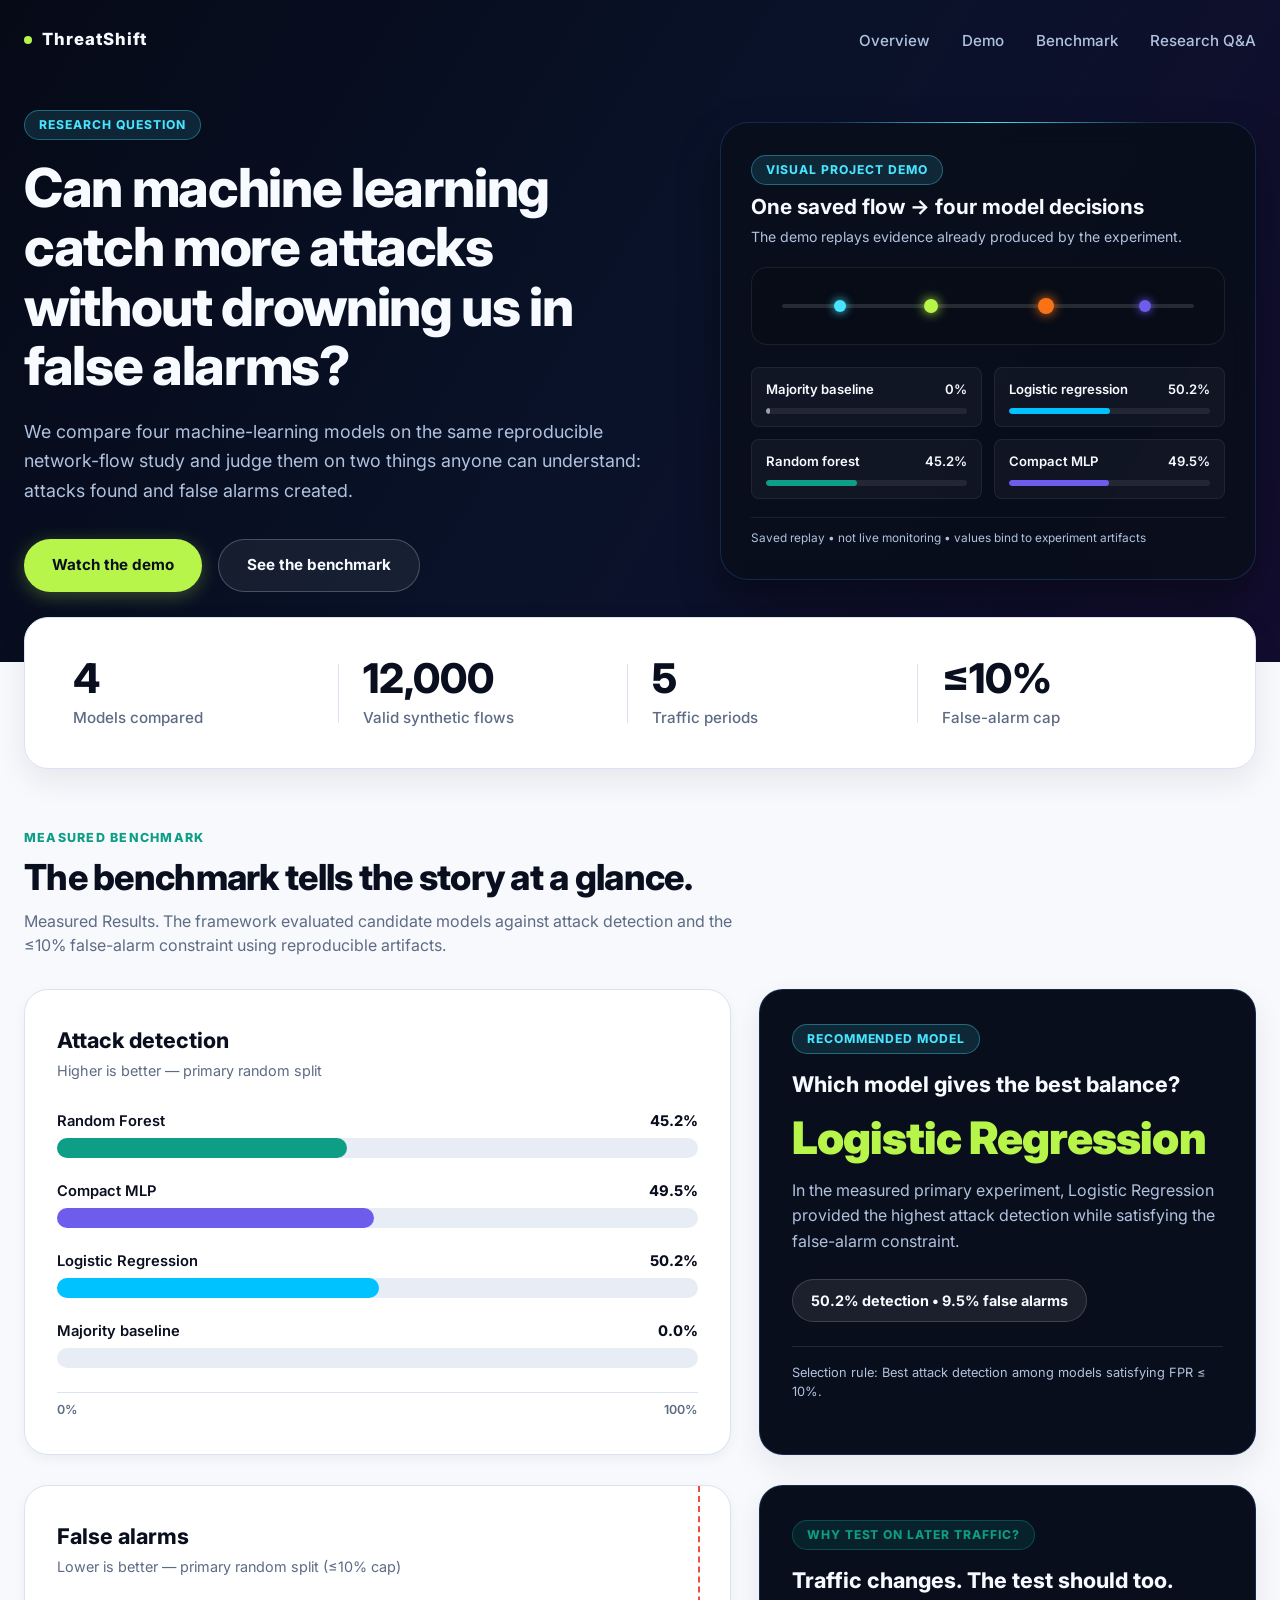
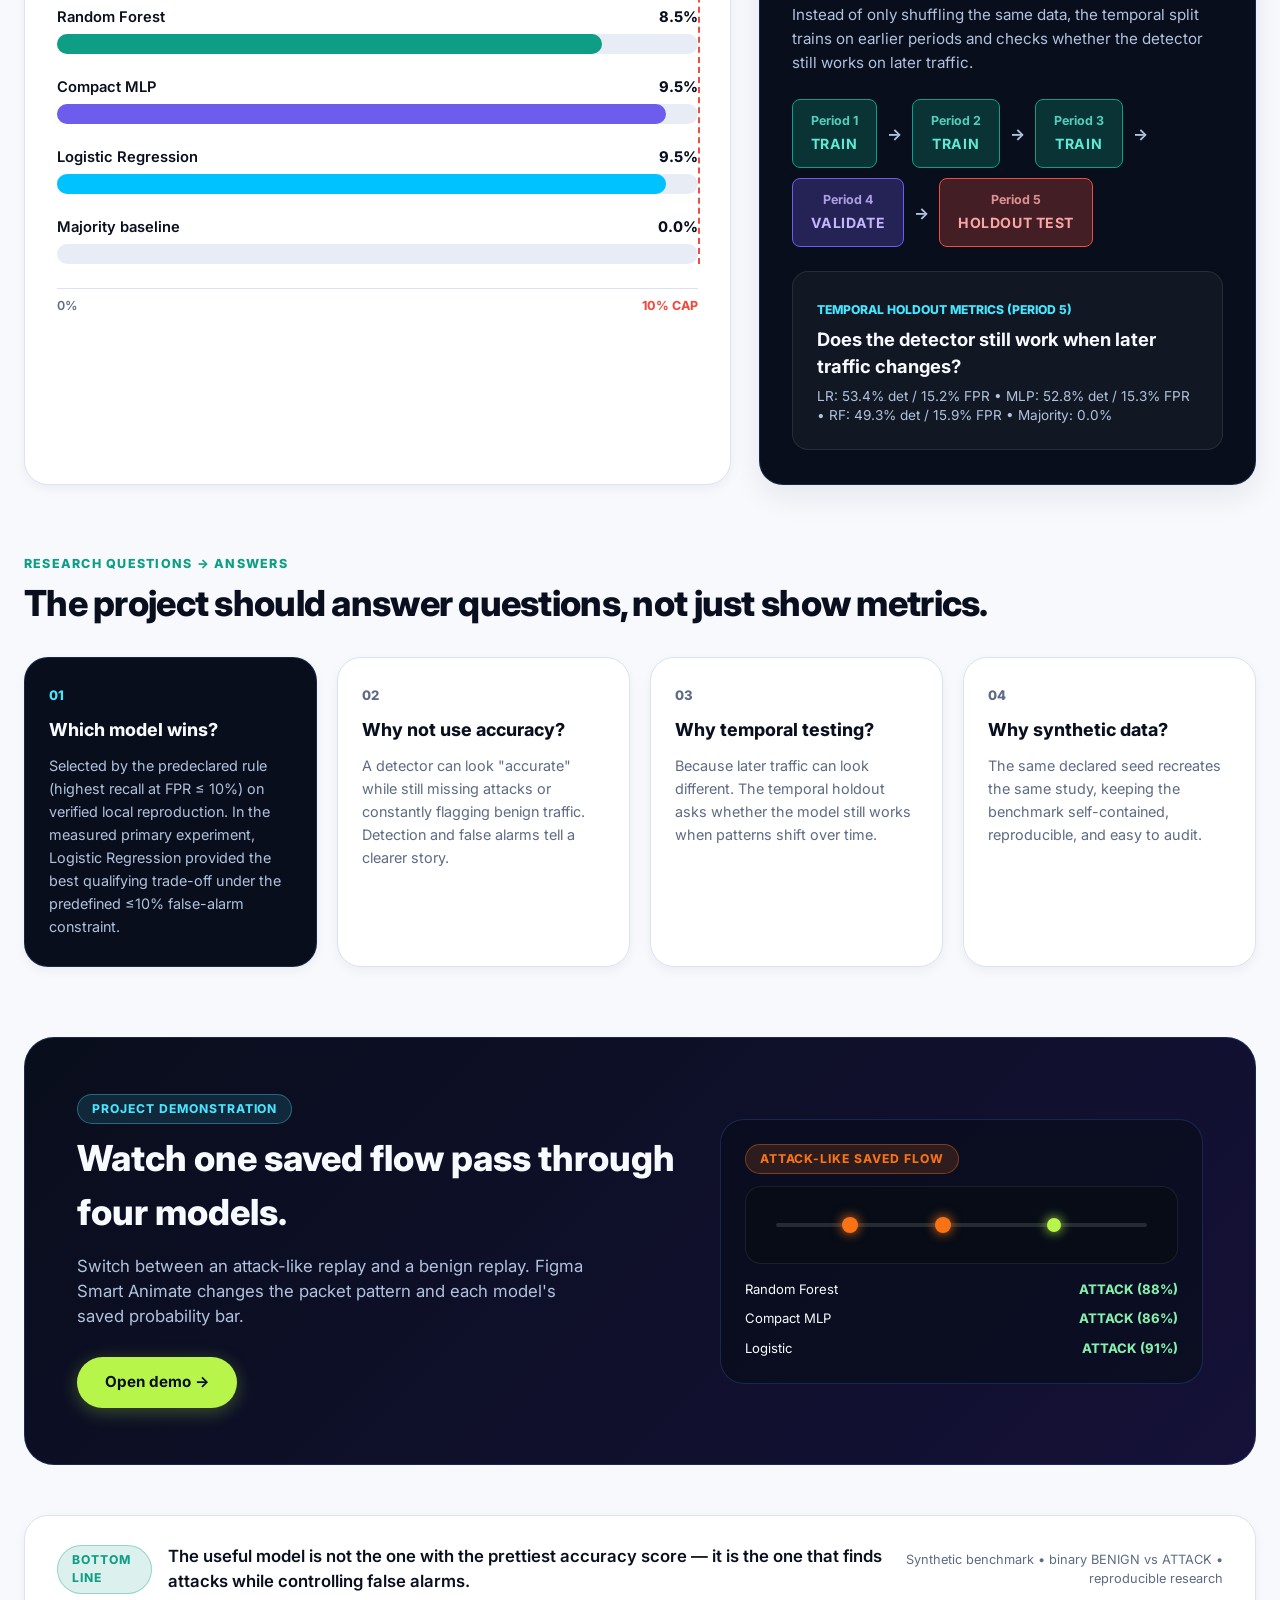
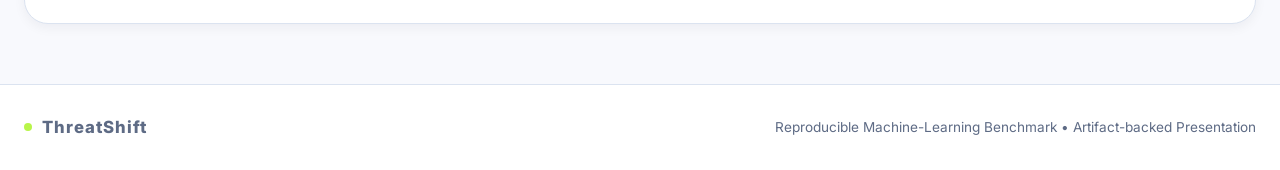
==== commit cde1e3ee: "chore: rebrand project as ThreatShift" ====
--- a/docs/index.html
+++ b/docs/index.html
@@ -3,7 +3,7 @@
 <head>
   <meta charset="UTF-8">
   <meta name="viewport" content="width=device-width, initial-scale=1.0">
-  <title>Cyberattack Detection ML — Research Benchmark</title>
+  <title>ThreatShift — Evaluating ML-Based Intrusion Detection Under False-Alarm Constraints and Temporal Shift</title>
   <link rel="stylesheet" href="./assets/css/styles.css">
 </head>
 <body>
@@ -14,7 +14,7 @@
       <nav class="site-nav dark" aria-label="Main Navigation">
         <a href="./index.html" class="brand">
           <span class="brand-dot"></span>
-          CYBER ML RESEARCH
+          ThreatShift
         </a>
         <ul class="nav-links">
           <li><a href="./index.html" class="active">Overview</a></li>
@@ -435,7 +435,7 @@
     <div class="container footer-content">
       <div class="brand">
         <span class="brand-dot"></span>
-        CYBER ML RESEARCH
+        ThreatShift
       </div>
       <div>
         Reproducible Machine-Learning Benchmark • Artifact-backed Presentation
--- a/docs/assets/css/styles.css
+++ b/docs/assets/css/styles.css
@@ -1,4 +1,4 @@
-﻿/* Cyberattack Detection ML — Static Research Website Styles */
+/* ThreatShift — Static Research Website Styles */
 @import url('https://fonts.googleapis.com/css2?family=Inter:wght@400;500;600;700;800;900&display=swap');
 
 :root {
